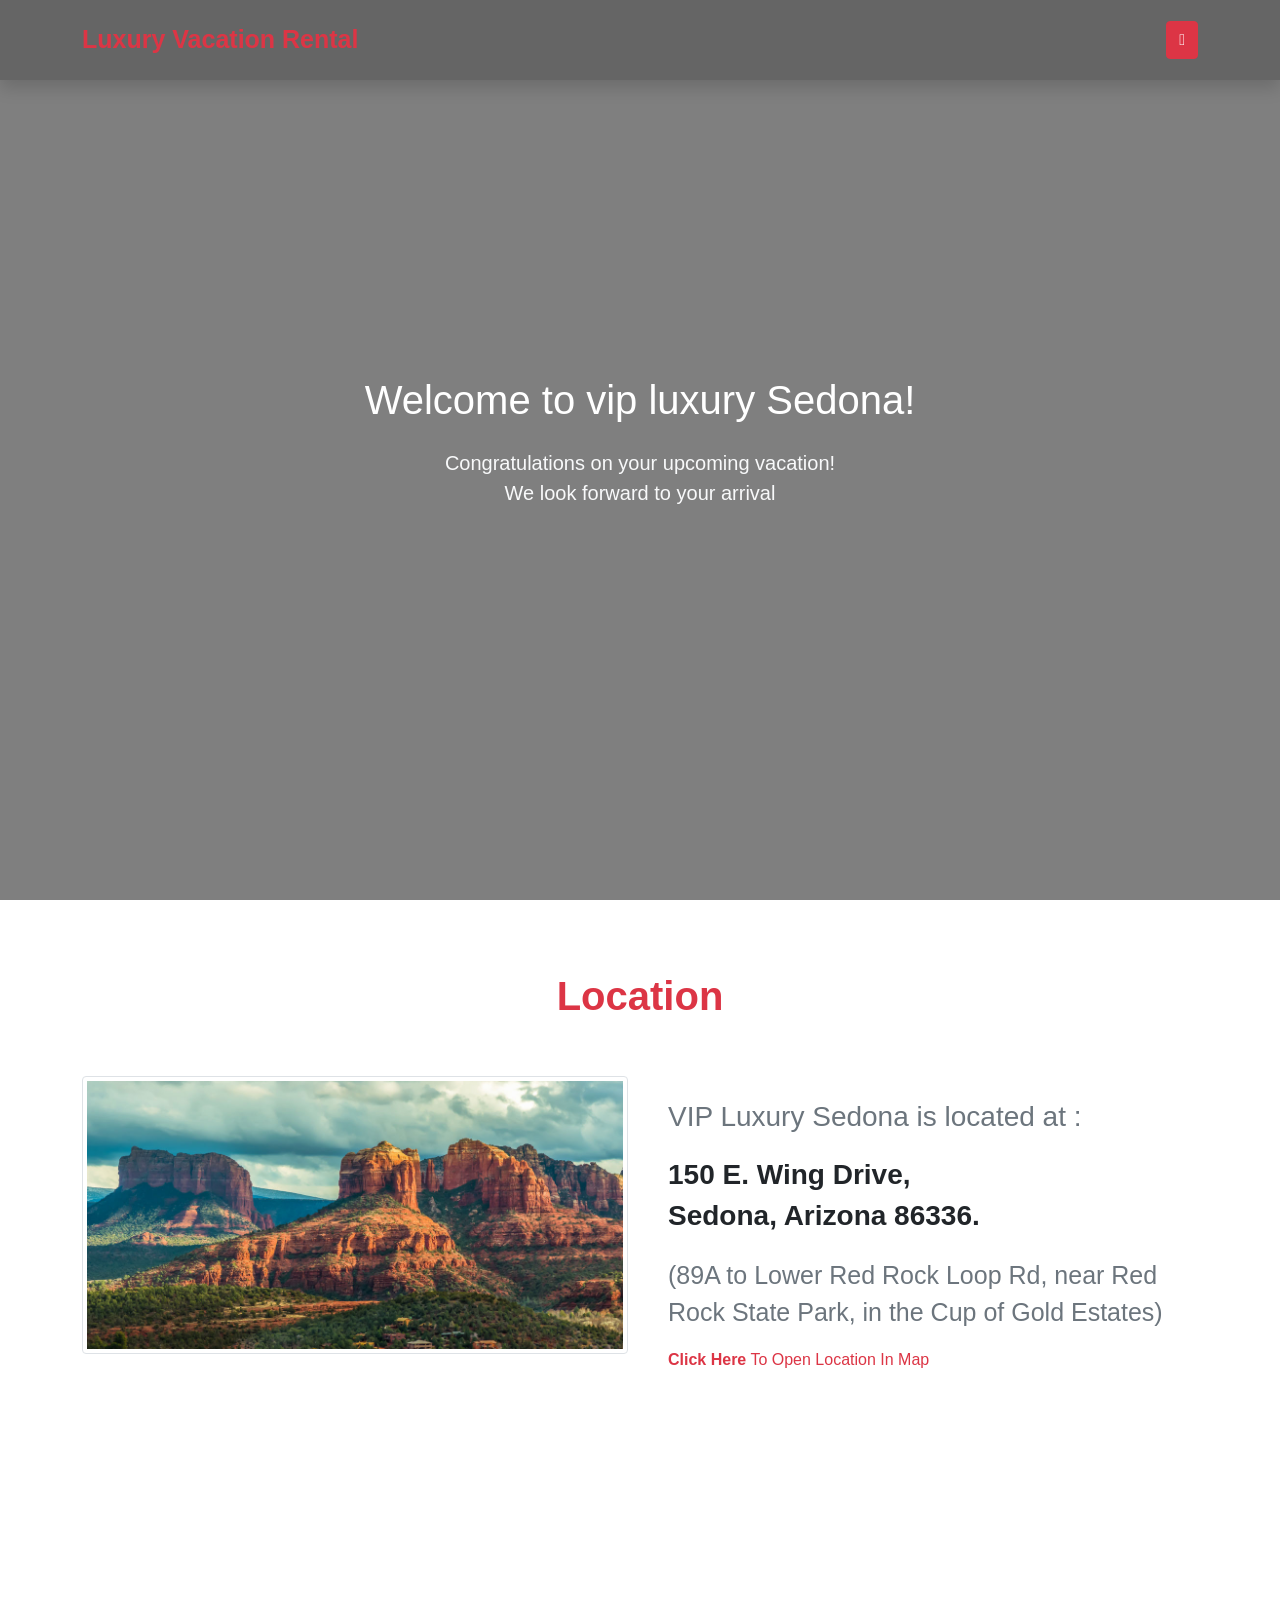
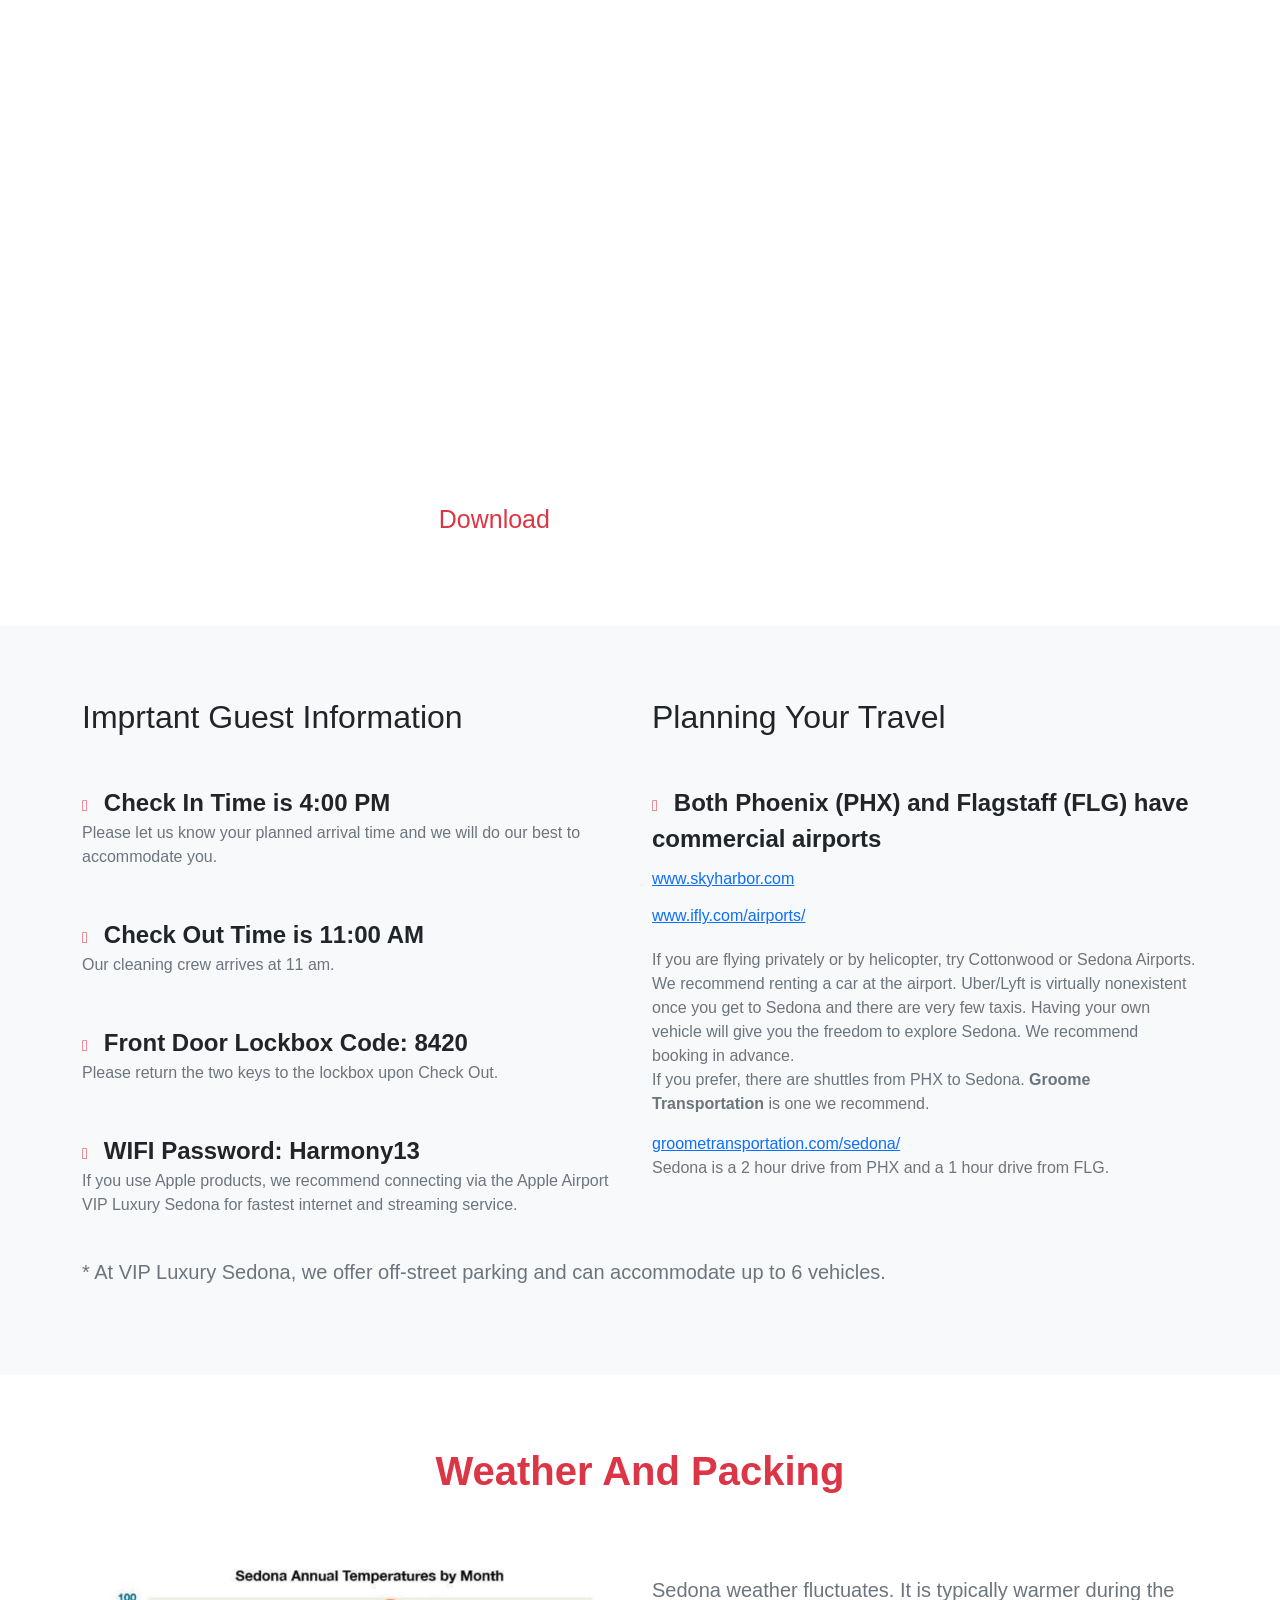
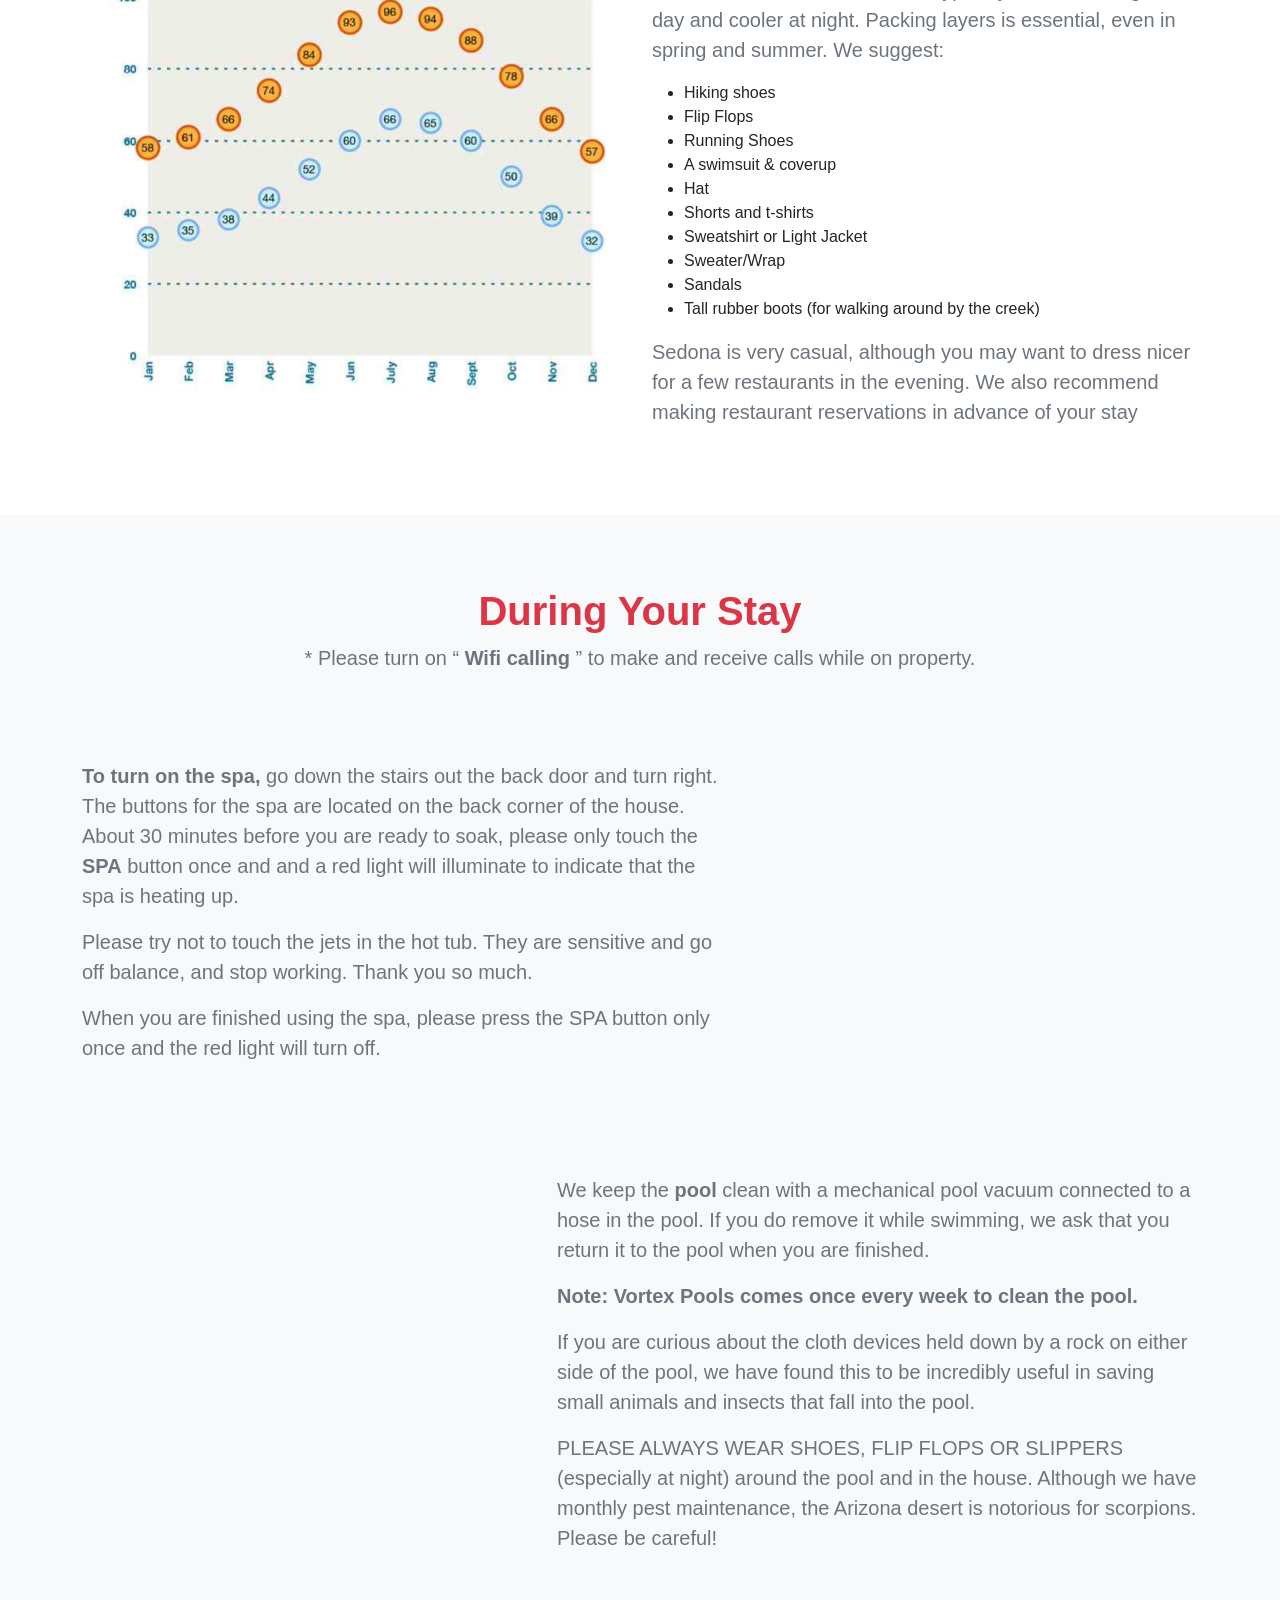
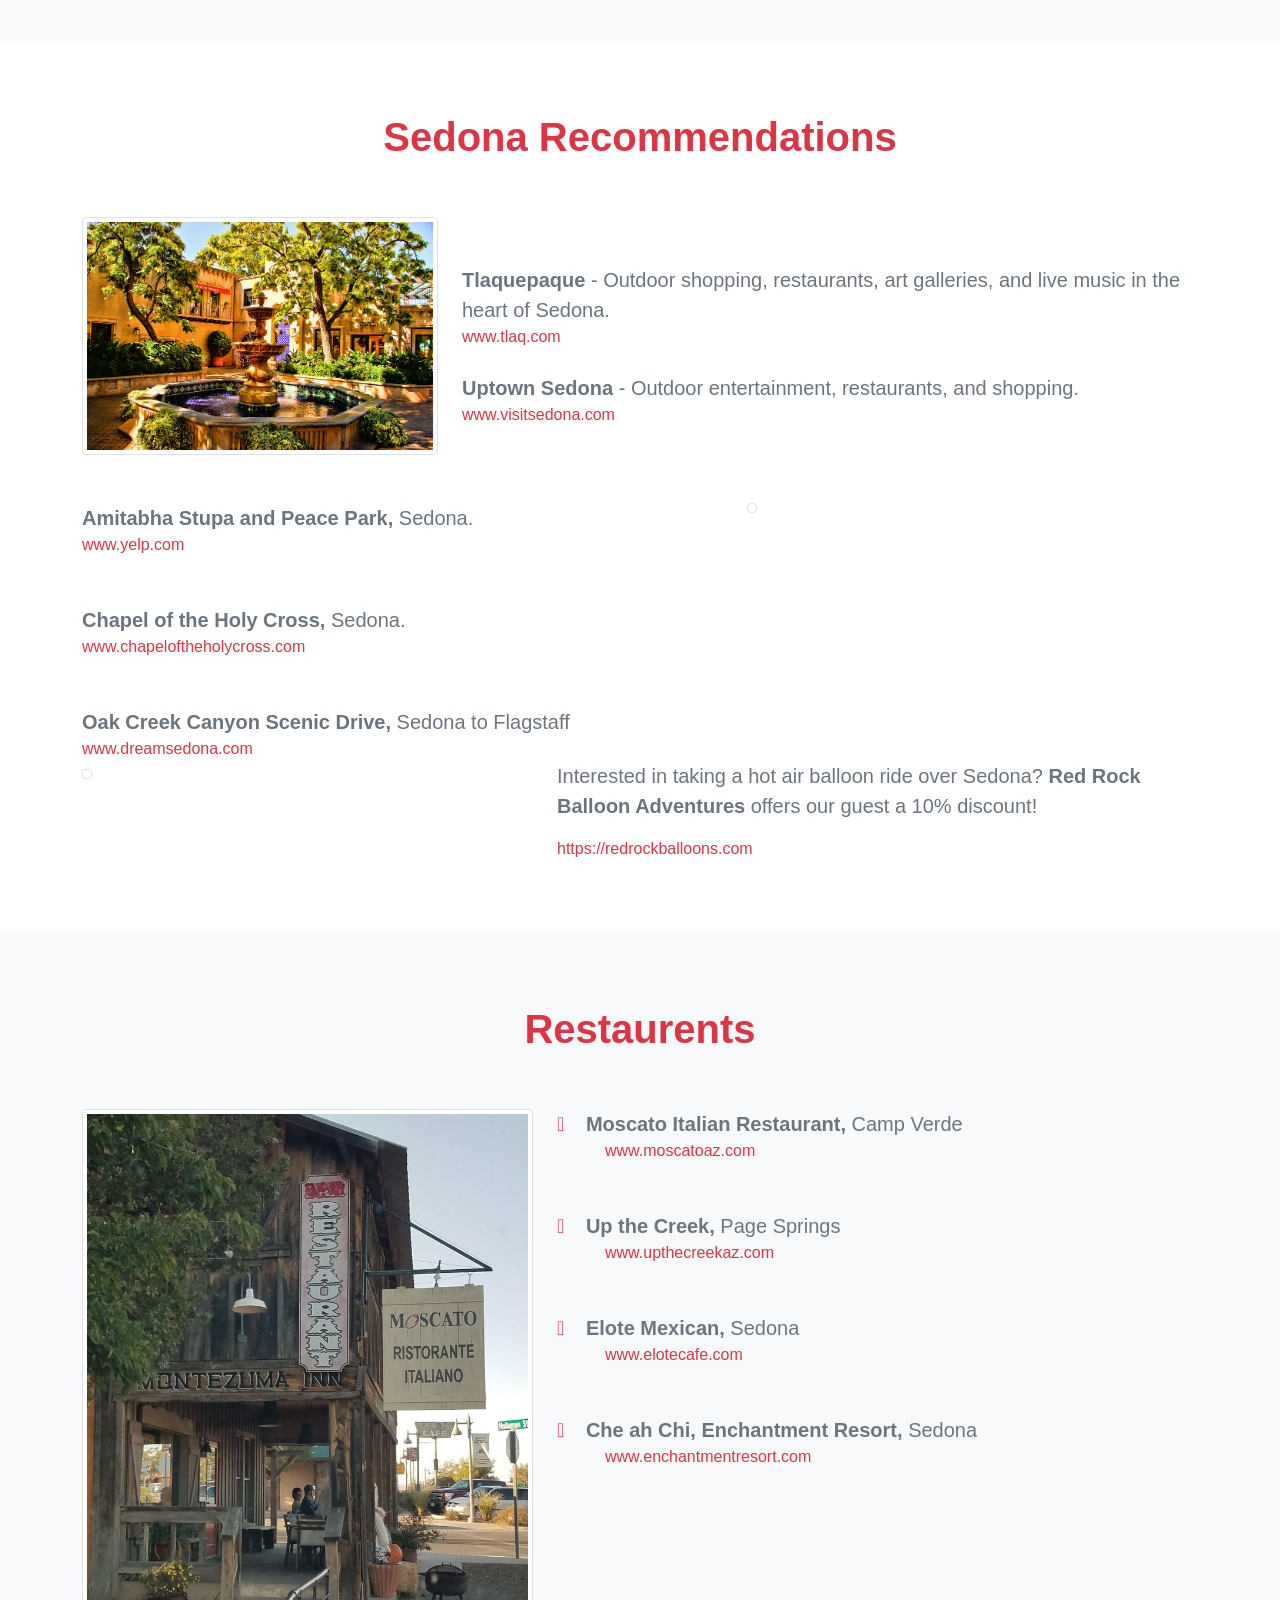
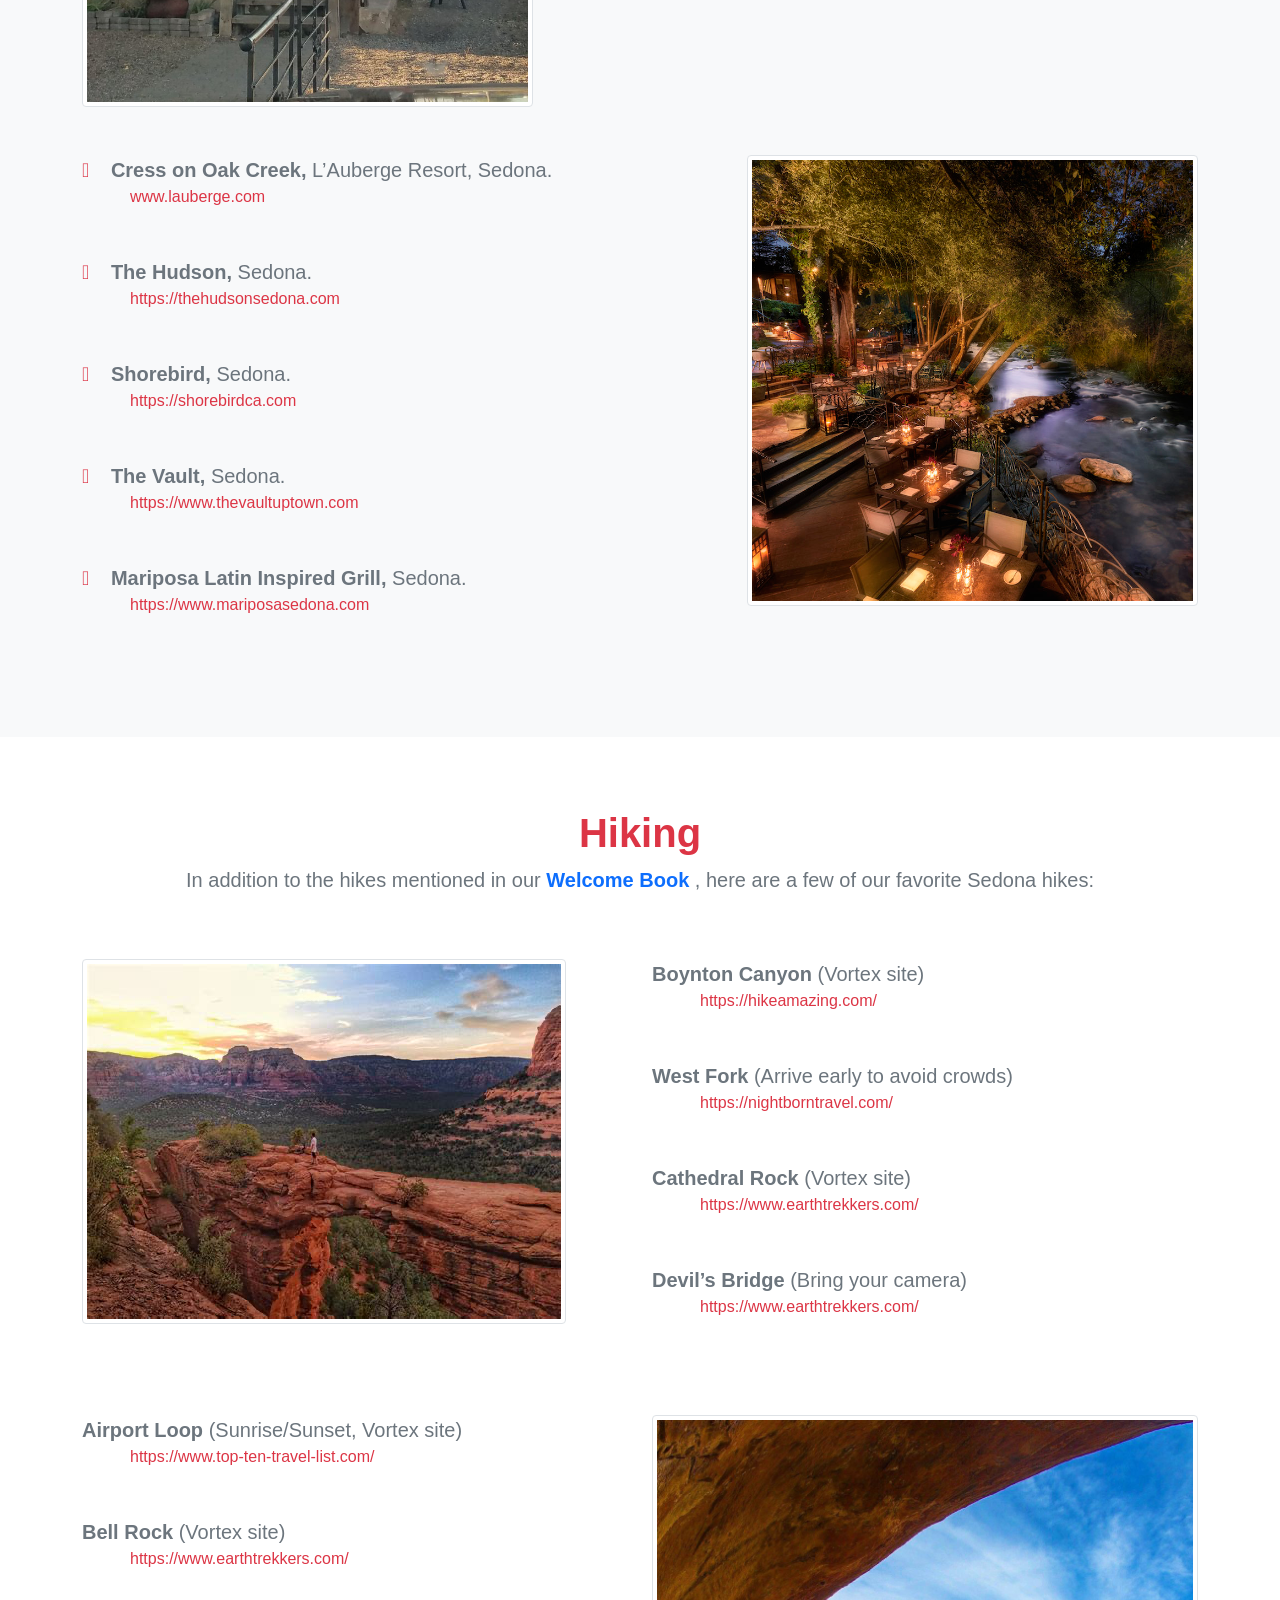
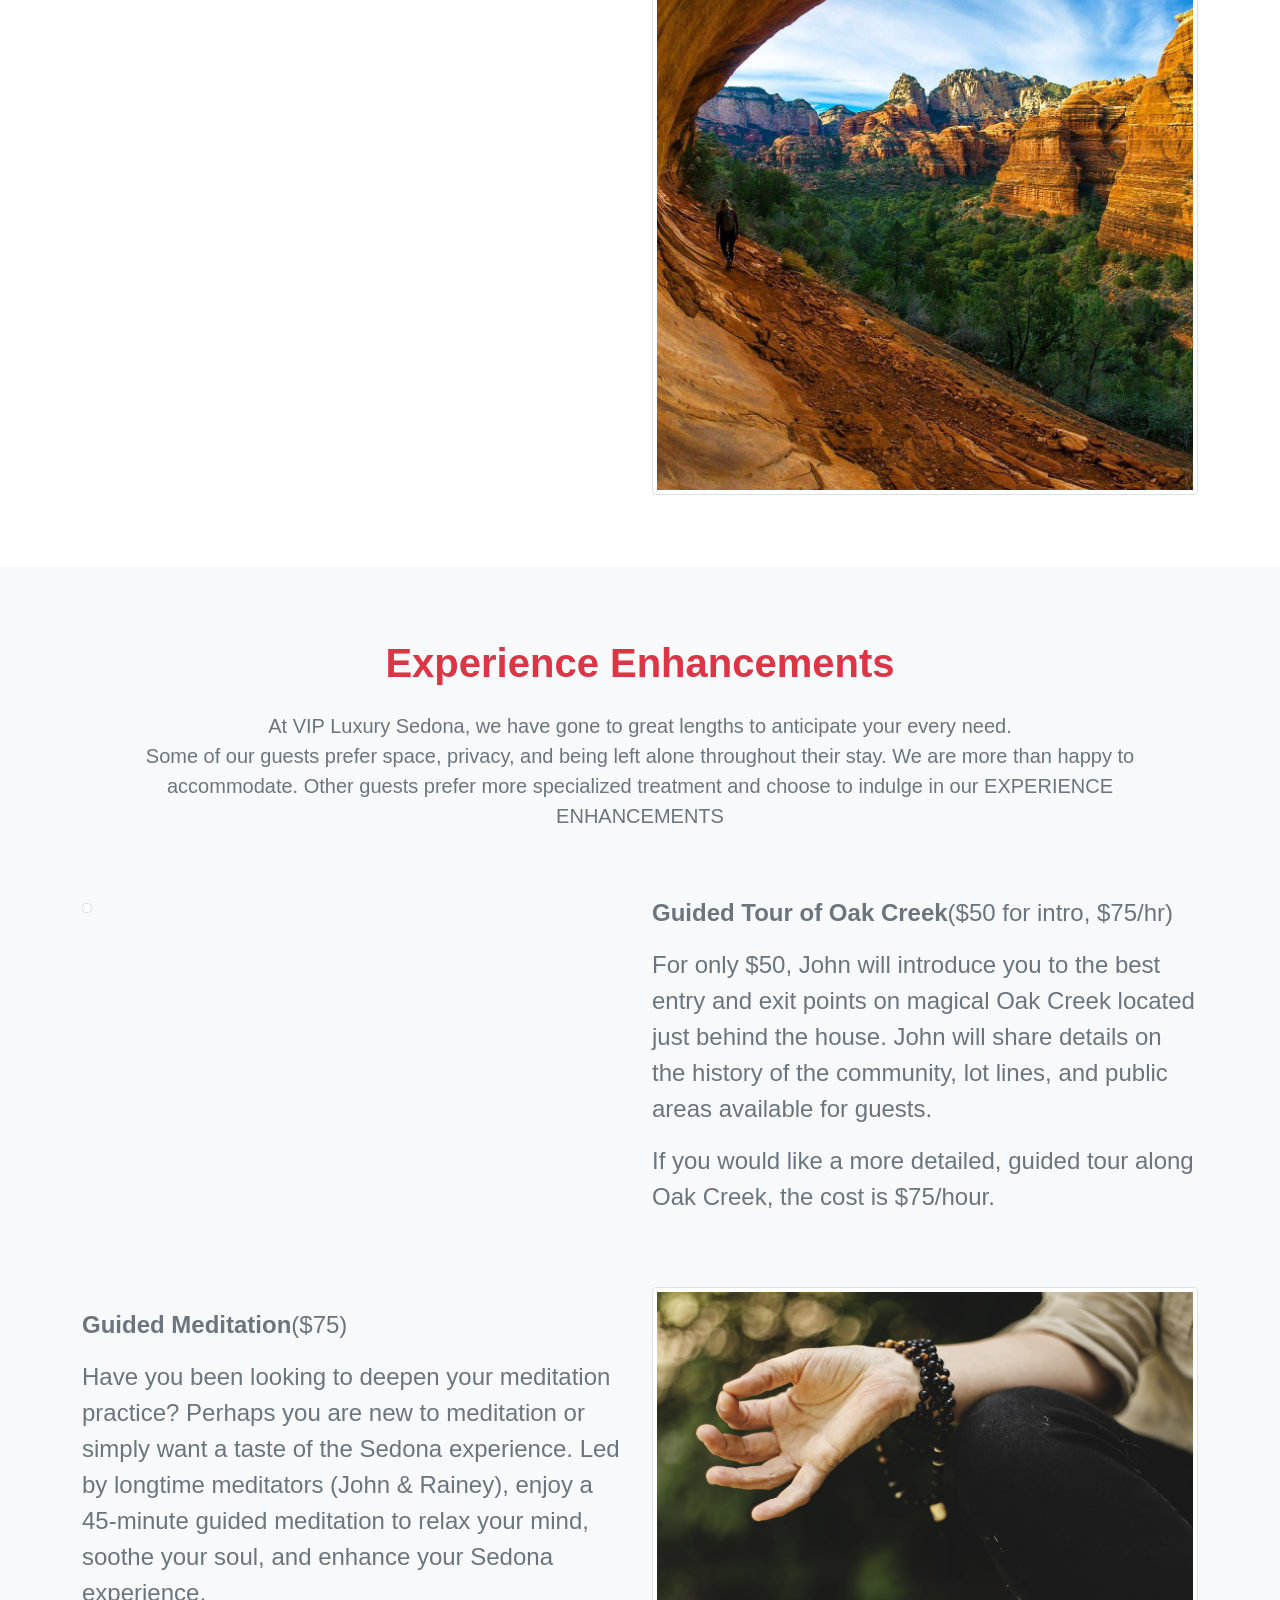
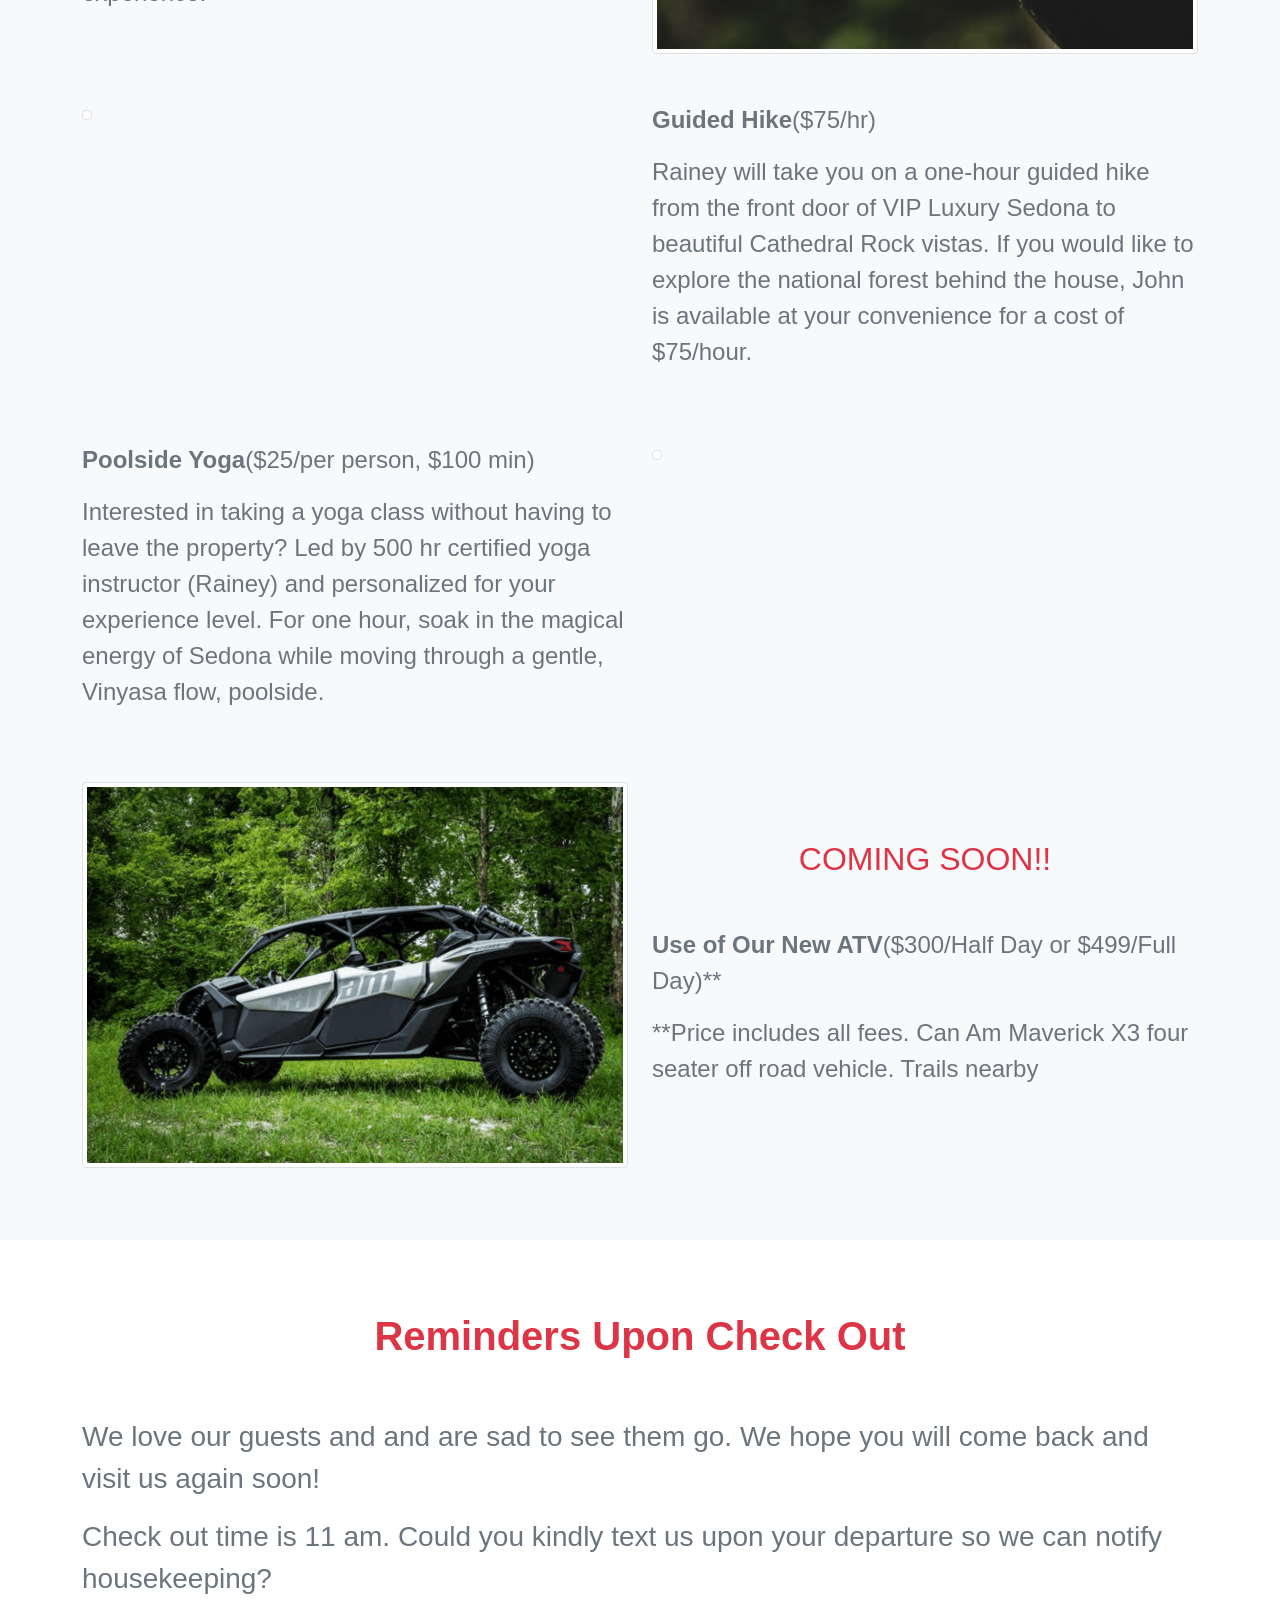
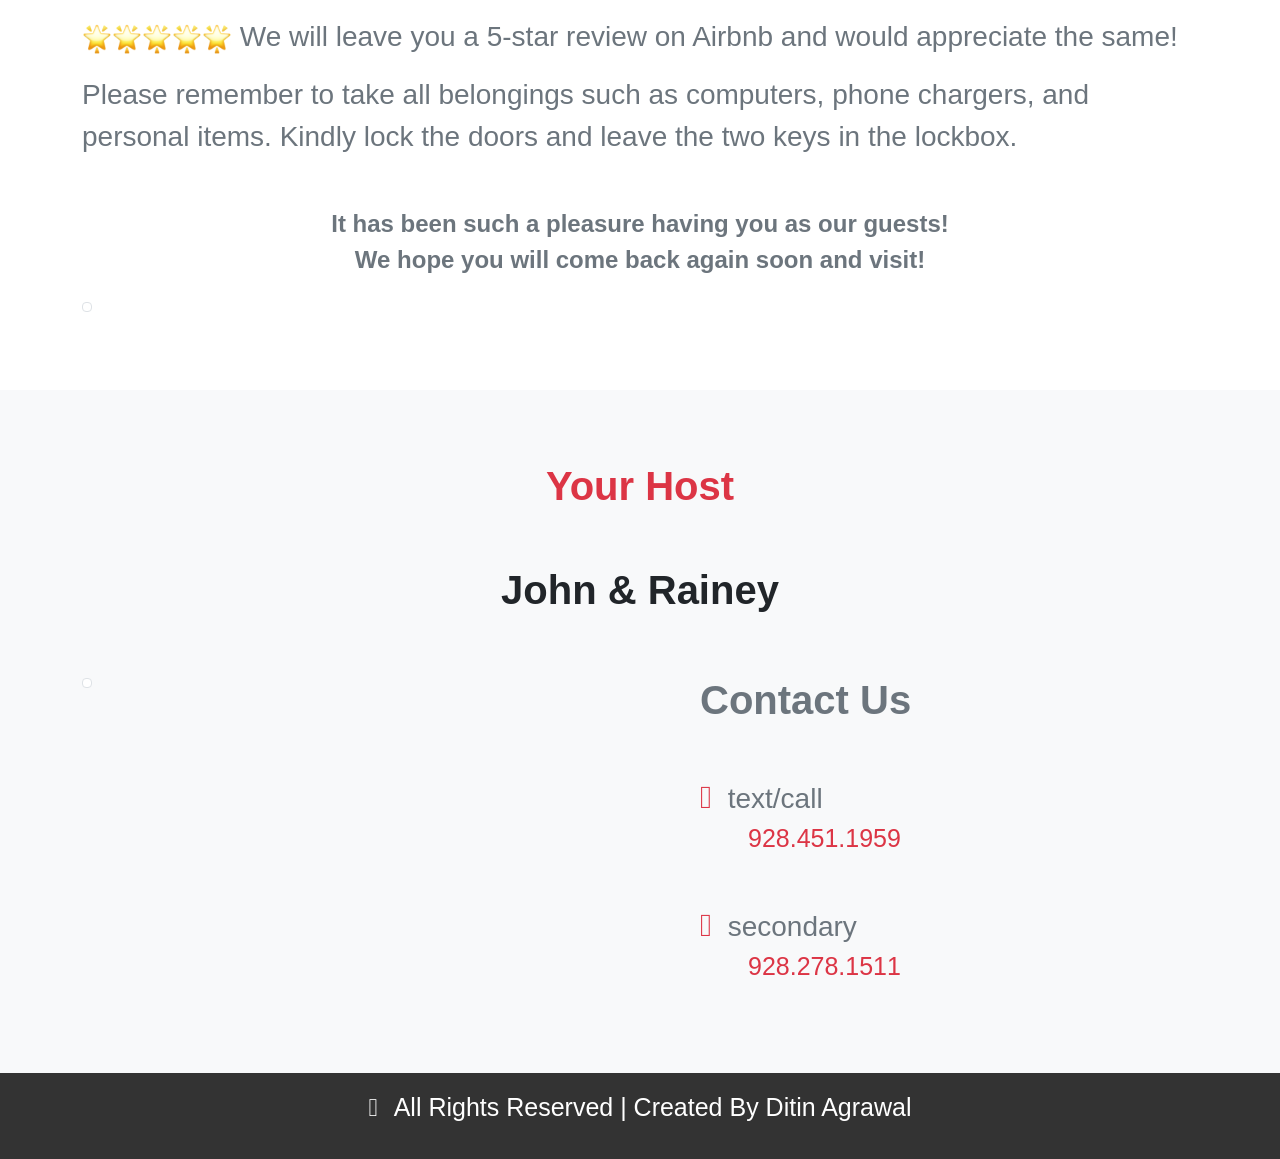
==== index.html @ 053f3a47 "Tourism Website Demo" ====
<!DOCTYPE html>
<html lang="en">
<head>
    <meta charset="UTF-8">
    <meta http-equiv="X-UA-Compatible" content="IE=edge">
    <meta name="viewport" content="width=device-width, initial-scale=1.0">
    <title>VIP Luxury Sedona!</title>
    <!-- Custom Style Link -->
    <link rel="stylesheet" href="css/style.css">
    <!-- Bootstrap File Link -->
    <link rel="stylesheet" href="css/bootstrap.css">
    <!-- Font-awesome Icons Link -->
    <link rel="stylesheet" href="css/font-awesome.css">
</head>
<body>

    <div class="main">
    
    <!-- Navigation Bar Starts -->

    <nav class="navbar navbar-light fixed-top p-3 shadow">
        <div class="container">
          <a class="navbar-brand text-danger fw-bold" href="#">Luxury Vacation Rental</a>
          <div class="dropdown">
            <button class="btn btn-danger" type="button" id="dropdownMenuButton1" data-bs-toggle="dropdown" aria-expanded="false">
              <i class="fas fa-bars"></i>
            </button>
            <ul class="dropdown-menu dropdown-menu-end shadow-lg" aria-labelledby="dropdownMenuButton1">
              <li class="p-1"><a class="dropdown-item" href="#home">Home</a></li>
              <li class="p-1"><a class="dropdown-item" href="#location">Location</a></li>
              <li class="p-1"><a class="dropdown-item" href="#kbyg">Know Before You Go</a></li>
              <li class="p-1"><a class="dropdown-item" href="#stay">During Your Stay</a></li>
              <li class="p-1"><a class="dropdown-item" href="#ee">Experience Enhancements</a></li>
              <li class="p-1"><a class="dropdown-item" href="#checking">Checking Out</a></li>
              <li class="p-1"><a class="dropdown-item" href="#contact">Contact Us</a></li>
            </ul>
          </div>
        </div>
    </nav>

    <!-- Navigation Bar Ends -->

    <!-- Hero Section Starts -->

    <section class="hero" id="home">
        <div class="container-lg">
            <div class="row min-vh-100 align-content-center align-items-center">
                <div class="col-md-12 text-center">
                    <h2 class="text-white fs-1 mb-4">Welcome to vip luxury Sedona!</h2>
                    <p class="text-light fs-5 m-0">Congratulations on your upcoming vacation!</p>
                    <p class="text-light fs-5">We look forward to your arrival</p>
                </div>
            </div>
        </div>
    </section>

    <!-- Hero Section Ends -->

    <!-- Location Section Starts -->

    <section class="location py-5" id="location">
        <div class="container-lg py-4">
            <div class="row">
                <div class="col-lg-12 text-center">
                    <h3 class="text-danger fs-1 fw-bold">Location</h3>
                </div>
            </div>
            <div class="row mt-5">
                <div class="col-lg-6 col-sm-12">
                    <div class="img-box">
                        <img class="img-fluid img-thumbnail" src="img/location.png" alt="">
                    </div>
                </div>
                <div class="col-lg-6 col-sm-12 m-auto">
                    <div class="text-box ms-3">
                        <h3 class="text-secondary my-4">VIP Luxury Sedona is located at :</h3>
                        <h3 class="fw-bold">150 E. Wing Drive,</h3>
                        <h3 class="fw-bold mb-4">Sedona, Arizona 86336.</h3>
                        <p class="text-muted">(89A to Lower Red Rock Loop Rd, near
                            Red Rock State Park, in the Cup of Gold Estates)</p>
                        <span class="text-danger"><a class="text-decoration-none text-danger fw-bold" href="https://goo.gl/maps/CtHTEexpg2wNr4m67" target="_blank">Click Here</a> To Open Location In Map</span>
                    </div>
                </div>
            </div>
            <div class="row mt-5">
                <div class="col-lg-12">
                    <iframe src="https://www.google.com/maps/embed?pb=!1m18!1m12!1m3!1d3275.6442199551693!2d-111.8456793849416!3d34.814891780405375!2m3!1f0!2f0!3f0!3m2!1i1024!2i768!4f13.1!3m3!1m2!1s0x872da76f47777331%3A0x5580872f17481bfd!2s150%20E%20Wing%20Dr%2C%20Sedona%2C%20AZ%2086336%2C%20USA!5e0!3m2!1sen!2sin!4v1663250783832!5m2!1sen!2sin" width="100%" height="450" style="border:0;" allowfullscreen="" loading="lazy" referrerpolicy="no-referrer-when-downgrade"></iframe>
                </div>
            </div>
        </div>
    </section>

    <!-- Location Section Ends -->

    <!-- Know Before you Go Starts -->

    <section class="kbyg py-5" id="kbyg">
        <div class="container-lg py-4">
            <div class="row align-content-center align-items-center">
                <div class="col-lg-12 text-center">
                    <h1>Know Before You Go</h1>
                    <p> <a class="text-danger text-decoration-none text-danger" href="https://www.dropbox.com/s/89t0ydhxymrmfue/VIP%20SEDONA%20WELCOME%20BOOK%20pdf.pdf?dl=0" >Download </a> our Guest Welcome Book</p>
                </div>
            </div>
        </div>
    </section>

    <!-- Know Before You Go Ends -->

    <!-- Important Guest Information Starts -->

    <section class="information py-5 bg-light">
        <div class="container-lg py-4">
            <div class="row">
                <div class="col-lg-6">
                    <div class="guest-info">
                        <h2>Imprtant Guest Information</h2>
                        <div class="mt-5">
                            <i class="fas fa-check text-danger me-3"></i><span class="fs-4 fw-bold">Check In Time is 4:00 PM
                            </span>
                            <p class="text-muted fs-6">Please let us know your planned arrival time and we will do our best to accommodate you.</p>
                        </div>
                        <div class="mt-5">
                            <i class="fas fa-check text-danger me-3"></i><span class="fs-4 fw-bold">Check Out Time is 11:00 AM </span>
                            <p class="text-muted fs-6">Our cleaning crew arrives at 11 am.</p>
                        </div>
                        <div class="mt-5">
                            <i class="fas fa-check text-danger me-3"></i><span class="fs-4 fw-bold">Front Door Lockbox Code: 8420</span>
                            <p class="text-muted fs-6">Please return the two keys to the lockbox upon Check Out.</p>
                        </div>
                        <div class="mt-5">
                            <i class="fas fa-check text-danger me-3"></i><span class="fs-4 fw-bold">WIFI Password: Harmony13</span>
                            <p class="text-muted fs-6">If you use Apple products, we recommend connecting via the Apple Airport VIP Luxury Sedona for fastest internet and streaming service.</p>
                        </div>
                    </div>
                </div>
                <div class="col-lg-6">
                    <div class="travel-info">
                        <h2 class="mt-lg-0 mt-5">Planning Your Travel</h2>
                        <div class="mt-5">
                            <i class="fas fa-check text-danger me-3"></i><span class="fs-4 fw-bold">Both Phoenix (PHX) and Flagstaff (FLG) have commercial airports</span>
                            <p class="m-0"><a class="fs-6" href="https://www.skyharbor.com">www.skyharbor.com</a></p>
                            <p><a class="fs-6" href="https://www.ifly.com/airports/flagstaff-pulliam-airport">www.ifly.com/airports/</a></p>
                        </div>
                        <div class="mt-3">
                            <p class="fs-6 m-0 text-muted">If you are flying privately or by helicopter, try Cottonwood or Sedona Airports. We recommend renting a car at the airport. Uber/Lyft is virtually nonexistent once you get to
                                Sedona and there are very few taxis. Having your own vehicle will give you the freedom to
                                explore Sedona. We recommend booking in advance.
                                </p>
                        </div>
                        <div>
                            <p class="fs-6 text-muted">If you prefer, there are shuttles from PHX to Sedona. <strong>Groome Transportation</strong> is one we
                                recommend.</p>
                        </div>
                        <div>
                            <p class="fs-6 m-0"><a href="https://groometransportation.com/sedona/?&sd_client_id=aab40a4a-e778-42bda31f-13de990dc0da">groometransportation.com/sedona/</a></p>
                            <p class="fs-6 text-muted m-0">Sedona is a 2 hour drive from PHX and a 1 hour drive from FLG.</p>
                        </div>
                    </div>
                </div>
            </div>
            <div class="row mt-4">
                <div class="col-lg-12">
                    <p class="fs-5 text-muted">* At VIP Luxury Sedona, we offer off-street parking and can accommodate up to 6 vehicles.</p>
                </div>
            </div>
        </div>
    </section>

    <!-- Important Guest Information Ends -->

    <!-- Weather And packing Starts -->

    <section class="weather py-5">
        <div class="container-lg py-4">
            <div class="row">
                <div class="col-lg-12 text-center">
                    <h3 class="text-danger fs-1 fw-bold">Weather And Packing</h3>
                </div>
            </div>
            <div class="row mt-5">
                <div class="col-lg-6">
                    <div class="img-box">
                        <img class="img-fluid" src="img/weather.png" alt="">
                    </div>
                </div>
                <div class="col-lg-6 mt-4">
                    <div class="text-box">
                        <p class="fs-5 text-muted">Sedona weather fluctuates. It is typically warmer during the day and cooler at night. Packing
                            layers is essential, even in spring and summer. We suggest:</p>
                            <ul>
                                <li>Hiking shoes</li>
                                <li>Flip Flops</li>
                                <li>Running Shoes</li>
                                <li>A swimsuit & coverup</li>
                                <li>Hat</li>
                                <li>Shorts and t-shirts</li>
                                <li>Sweatshirt or Light Jacket</li>
                                <li>Sweater/Wrap</li>
                                <li>Sandals</li>
                                <li>Tall rubber boots (for walking around by the creek)</li>
                            </ul>
                            <p class="text-muted fs-5">Sedona is very casual, although you may want to dress nicer for a few restaurants in the evening.
                                We also recommend making restaurant reservations in advance of your stay</p>
                    </div>
                </div>
            </div>
        </div>
    </section>

    <!-- Weather And packing Ends -->

    <!-- During Your Stay Starts -->

    <section class="stay py-5 bg-light" id="stay">
        <div class="container-lg py-4">
            <div class="row">
                <div class="col-lg-12 text-center">
                    <h3 class="text-danger fs-1 fw-bold">During Your Stay</h3>
                </div>
            </div>
            <div class="row">
                <div class="col-lg-12">
                    <p class="text-muted fs-5 text-center">* Please turn on “ <strong>Wifi calling</strong> ” to make and receive calls while on property.</p>
                </div>
            </div>
            <div class="row mt-5">
                <div class="col-lg-7">
                    <div class="text-box mt-4">
                        <p class="text-muted fs-5"><strong>To turn on the spa,</strong> go down the stairs out the back
                            door and turn right. The buttons for the spa are
                            located on the back corner of the house. About 30
                            minutes before you are ready to soak, please only
                            touch the <strong>SPA</strong> button once and and a red light will
                            illuminate to indicate that the spa is heating up.</p>
                            <p class="text-muted fs-5">Please try not to touch the jets in the hot tub. They are
                                sensitive and go off balance, and stop working. Thank
                                you so much.</p>
                            <p class="text-muted fs-5">When you are finished using the spa, please press the SPA button only once and the red light will turn off.</p>
                    </div>
                </div>
                <div class="col-lg-5">
                    <div class="img-box">
                        <img class="img-fluid" src="img/homebg.png" alt="">
                    </div>
                </div>
            </div>
            <div class="row mt-5">
                <div class="col-lg-5">
                    <div class="img-box">
                        <img class="img-fluid" src="img/pool.png" alt="">
                    </div>
                </div>
                <div class="col-lg-7">
                    <div class="text-box mt-5">
                        <p class="text-muted fs-5">We keep the <strong>pool</strong> clean with a mechanical pool
                            vacuum connected to a hose in the pool. If you do
                            remove it while swimming, we ask that you return it to
                            the pool when you are finished.
                            </p>
                        <p class="text-muted fs-5 fw-bold">Note: Vortex Pools comes once every week to clean the pool.</p>
                        <p class="text-muted fs-5">If you are curious about the cloth devices held down by
                            a rock on either side of the pool, we have found this to
                            be incredibly useful in saving small animals and insects
                            that fall into the pool.</p>
                        <p class="fs-5 text-muted">PLEASE ALWAYS WEAR SHOES, FLIP FLOPS OR SLIPPERS (especially at night) around the pool
                            and in the house. Although we have monthly pest maintenance, the Arizona desert is notorious
                            for scorpions. Please be careful!</p>
                    </div>
                </div>
            </div>
        </div>
    </section>

    <!-- During Your Stay Ends -->

    <!-- Sedona Recommendations Starts -->

    <section class="recommendations py-5">
        <div class="container-lg py-4">
            <div class="row">
                <div class="col-lg-12 text-center">
                    <h3 class="text-danger fs-1 fw-bold">Sedona Recommendations</h3>
                </div>
            </div>
            <div class="row mt-5">
                <div class="col-lg-4">
                    <div class="img-box">
                        <img class="img-fluid img-thumbnail" src="img/r1.png" alt="">
                    </div>
                </div>
                <div class="col-lg-8 mt-5">
                    <div class="text-box">
                        <div class="mb-4">
                            <p class="fs-5 text-muted m-0"><strong>Tlaquepaque</strong> - Outdoor shopping, restaurants, art galleries, and live music in the heart of Sedona.</p>
                            <a class="text-decoration-none text-danger" href="www.tlaq.com">www.tlaq.com</a>
                        </div>
                        <div>
                            <p class="fs-5 text-muted m-0"><strong>Uptown Sedona</strong> -  Outdoor entertainment, restaurants, and shopping.</p>
                            <a class="text-decoration-none text-danger" href="https://visitsedona.com/sedona-secret-7/art-culture/uptown-sedona/">www.visitsedona.com</a>
                        </div>
                    </div>
                </div>
            </div>
            <div class="row mt-5">
                <div class="col-lg-7 m-auto">
                    <div class="text-box">
                        <div class="mb-5">
                            <p class="fs-5 text-muted m-0"><strong>Amitabha Stupa and Peace Park,</strong> Sedona.</p>
                            <a class="text-decoration-none text-danger" href="https://www.yelp.com/biz/amitabha-stupa-and-peace-parksedona">www.yelp.com</a>
                        </div>
                        <div class="mb-5">
                            <p class="fs-5 text-muted m-0"><strong>Chapel of the Holy Cross,</strong> Sedona.</p>
                            <a class="text-decoration-none text-danger" href="www.chapeloftheholycross.com">www.chapeloftheholycross.com</a>
                        </div>
                        <div>
                            <p class="fs-5 text-muted m-0"><strong>Oak Creek Canyon Scenic Drive,</strong> Sedona to Flagstaff</p>
                            <a class="text-decoration-none text-danger" href="https://www.dreamsedona.com/oak-creek-loop.html">www.dreamsedona.com</a>
                        </div>
                    </div>
                </div>
                <div class="col-lg-5">
                    <div class="img-box">
                        <img class="img-fluid img-thumbnail mb-5" src="img/r2.png" alt="">
                    </div>
                </div>
            </div>
            <div class="row">
                <div class="col-lg-5">
                    <div class="img-box">
                        <img class="img-fluid img-thumbnail" src="img/r3.png" alt="">
                    </div>
                </div>
                <div class="col-lg-7 m-auto">
                    <div class="text-box">
                        <p class="fs-5 text-muted">Interested in taking a hot air balloon ride over Sedona?
                           <strong> Red Rock Balloon Adventures</strong> offers our guest a 10% discount!</p>
                        <a class="text-danger text-decoration-none" href="https://redrockballoons.com">https://redrockballoons.com</a>
                    </div>
                </div>
            </div>
        </div>
    </section>

    <!-- Sedona Recommendations Ends -->

    <!-- Restaurents Starts -->

    <section class="resto py-5 bg-light">
        <div class="container-lg py-4">
            <div class="row">
                <div class="col-lg-12 text-center">
                    <h3 class="text-danger fs-1 fw-bold">Restaurents</h3>
                </div>
            </div>
            <div class="row mt-5">
                <div class="col-lg-5">
                    <div class="img-box">
                        <img class="img-fluid img-thumbnail" src="img/resto1.png" alt="">
                    </div>
                </div>
                <div class="col-lg-7">
                    <div class="text-box">
                        <div class="mb-5">
                            <p class="fs-5 text-muted m-0"><i class="fas fa-check text-danger me-3"></i>
                            <strong>Moscato Italian Restaurant,</strong> Camp Verde</p>
                            <a class="text-danger text-decoration-none ms-0 ms-lg-5" href="www.moscatoaz.com">www.moscatoaz.com</a>
                        </div>
                        <div class="mb-5">
                            <p class="fs-5 text-muted m-0"><i class="fas fa-check text-danger me-3"></i>
                            <strong>Up the Creek,</strong> Page Springs</p>
                            <a class="text-danger text-decoration-none ms-0 ms-lg-5" href="www.upthecreekaz.com">www.upthecreekaz.com</a>
                        </div>
                        <div class="mb-5">
                            <p class="fs-5 text-muted m-0"><i class="fas fa-check text-danger me-3"></i>
                            <strong>Elote Mexican,</strong>  Sedona</p>
                            <a class="text-danger text-decoration-none ms-0 ms-lg-5" href="www.elotecafe.com">www.elotecafe.com</a>
                        </div>
                        <div class="mb-5">
                            <p class="fs-5 text-muted m-0"><i class="fas fa-check text-danger me-3"></i>
                            <strong>Che ah Chi, Enchantment Resort,</strong>  Sedona</p>
                            <a class="text-danger text-decoration-none ms-0 ms-lg-5" href="https://www.enchantmentresort.com/sedona-restaurant/che-ahchi/">www.enchantmentresort.com</a>
                        </div>
                    </div>
                </div>
            </div>
            <div class="row mt-5">
                <div class="col-lg-7">
                    <div class="text-box">
                        <div class="mb-5">
                            <p class="fs-5 text-muted m-0"><i class="fas fa-check text-danger me-3"></i>
                            <strong>Cress on Oak Creek,</strong> L’Auberge Resort, Sedona.</p>
                            <a class="text-danger text-decoration-none ms-0 ms-lg-5" href="https://www.lauberge.com/dining/cress-on-oak-creek/">www.lauberge.com</a>
                        </div>
                        <div class="mb-5">
                            <p class="fs-5 text-muted m-0"><i class="fas fa-check text-danger me-3"></i>
                            <strong>The Hudson,</strong> Sedona.</p>
                            <a class="text-danger text-decoration-none ms-0 ms-lg-5" href="https://thehudsonsedona.com">https://thehudsonsedona.com</a>
                        </div>
                        <div class="mb-5">
                            <p class="fs-5 text-muted m-0"><i class="fas fa-check text-danger me-3"></i>
                            <strong>Shorebird,</strong> Sedona.</p>
                            <a class="text-danger text-decoration-none ms-0 ms-lg-5" href="https://shorebirdca.com/locations/sedona/">https://shorebirdca.com</a>
                        </div>
                        <div class="mb-5">
                            <p class="fs-5 text-muted m-0"><i class="fas fa-check text-danger me-3"></i>
                            <strong>The Vault,</strong> Sedona.</p>
                            <a class="text-danger text-decoration-none ms-0 ms-lg-5" href="https://www.thevaultuptown.com">https://www.thevaultuptown.com</a>
                        </div>
                        <div class="mb-5">
                            <p class="fs-5 text-muted m-0"><i class="fas fa-check text-danger me-3"></i>
                            <strong>Mariposa Latin Inspired Grill,</strong> Sedona.</p>
                            <a class="text-danger text-decoration-none ms-0 ms-lg-5" href="https://www.mariposasedona.com">https://www.mariposasedona.com</a>
                        </div>
                    </div>
                </div>
                <div class="col-lg-5">
                    <div class="img-box">
                        <img class="img-fluid img-thumbnail" src="img/resto2.png" alt="">
                    </div>
                </div>
            </div>
        </div>
    </section>

    <!-- Restaurents Ends -->


    <!-- Hiking Starts -->

    <section class="hiking py-5">
        <div class="container-lg py-4">
            <div class="row">
                <div class="col-lg-12 text-center">
                    <h3 class="text-danger fs-1 fw-bold">Hiking</h3>
                </div>
            </div>
            <div class="row">
                <div class="col-lg-12">
                    <p class="text-muted fs-5 text-center">In addition to the hikes mentioned in our <strong><a class="text-decoration-none" href="#">Welcome Book</a></strong> , here are a few of our favorite Sedona hikes:</p>
                </div>
            </div>
            <div class="row mt-5">
                <div class="col-lg-6">
                    <div class="img-box">
                        <img class="img-fluid img-thumbnail" src="img/hiking1.png" alt="">
                    </div>
                </div>
                <div class="col-lg-6">
                    <div class="text-box mt-4 mt-lg-0">
                        <div class="mb-5">
                            <p class="text-muted fs-5 m-0">
                                <strong>Boynton Canyon </strong> (Vortex site)
                            </p>
                            <a class="text-danger text-decoration-none ms-0 ms-lg-5" href="https://hikeamazing.com/boynton-canyon/">https://hikeamazing.com/</a>
                        </div>
                        <div class="mb-5">
                            <p class="text-muted fs-5 m-0">
                                <strong>West Fork</strong> (Arrive early to avoid crowds)
                            </p>
                            <a class="text-danger text-decoration-none ms-0 ms-lg-5" href="https://nightborntravel.com/west-fork-sedona/">https://nightborntravel.com/</a>
                        </div>
                        <div class="mb-5">
                            <p class="text-muted fs-5 m-0">
                                <strong>Cathedral Rock</strong> (Vortex site)
                            </p>
                            <a class="text-danger text-decoration-none ms-0 ms-lg-5" href="https://www.earthtrekkers.com/how-to-hike-cathedralrock-trail-sedona/">https://www.earthtrekkers.com/</a>
                        </div>
                        <div class="mb-5">
                            <p class="text-muted fs-5 m-0">
                                <strong>Devil’s Bridge</strong> (Bring your camera)
                            </p>
                            <a class="text-danger text-decoration-none ms-0 ms-lg-5" href="https://www.earthtrekkers.com/hike-devils-bridgesedona-arizona/">https://www.earthtrekkers.com/</a>
                        </div>
                    </div>
                </div>
            </div>
            <div class="row mt-5">
                <div class="col-lg-6">
                    <div class="text-box">
                        <div class="mb-5">
                            <p class="text-muted fs-5 m-0">
                                <strong>Airport Loop </strong>(Sunrise/Sunset, Vortex site)
                            </p>
                            <a class="text-danger text-decoration-none ms-0 ms-lg-5" href="https://www.top-ten-travel-list.com/blog/travel/hiking-hotspot-sedonas-breathtaking-airport-mesaloop-trail/">https://www.top-ten-travel-list.com/</a>
                        </div>
                        <div class="mb-5">
                            <p class="text-muted fs-5 m-0">
                                <strong>Bell Rock </strong>(Vortex site)
                            </p>
                            <a class="text-danger text-decoration-none ms-0 ms-lg-5" href="https://www.earthtrekkers.com/bell-rockcourthouse-butte-loop-trail-hike/">https://www.earthtrekkers.com/</a>
                        </div>
                    </div>
                </div>
                <div class="col-lg-6">
                    <div class="img-box">
                        <img class="img-fluid img-thumbnail" src="img/hiking2.png" alt="">
                    </div>
                </div>
            </div>
        </div>
    </section>

    <!-- Hiking Ends -->


    <!-- Experience Enhancements Starts -->

    <section class="enhancements py-5 bg-light" id="ee">
        <div class="container-lg py-4">
            <div class="row">
                <div class="col-lg-12 text-center">
                    <h3 class="text-danger fs-1 fw-bold">Experience Enhancements</h3>
                </div>
            </div>
            <div class="row mt-3">
                <div class="col-lg-12">
                    <p class="text-muted fs-5 text-center m-0">At VIP Luxury Sedona, we have gone to great lengths to anticipate your every need.</p>
                    <p class="text-muted fs-5 text-center">Some of our guests prefer space, privacy, and being left alone throughout their stay. We are more than happy to accommodate. Other guests prefer more specialized treatment and choose to indulge in our EXPERIENCE ENHANCEMENTS</p>
                </div>
            </div>
            <div class="row mt-5">
                <div class="col-lg-6">
                    <img class="img-fluid img-thumbnail" src="img/ee1.png" alt="">
                </div>
                <div class="col-lg-6 m-auto">
                    <div class="text-box">
                        <div class="mb-4">
                            <p class="text-muted fs-4"><strong>Guided Tour of Oak Creek</strong>($50 for intro, $75/hr)</p>
                            <p class="text-muted fs-4">For only $50, John will introduce you to the best entry and exit points on magical Oak Creek located just behind the house. John will share details on the history of the community, lot lines, and public areas available for guests.</p>
                            <p class="text-muted fs-4">If you would like a more detailed, guided tour along Oak Creek, the cost is $75/hour.</p>
                        </div>
                    </div>
                </div>
            </div>
            <div class="row mt-5">
                <div class="col-lg-6 m-auto">
                    <div class="text-box">
                        <div class="mb-4">
                            <p class="text-muted fs-4"><strong>Guided Meditation</strong>($75)</p>
                            <p class="text-muted fs-4">Have you been looking to deepen your
                                meditation practice? Perhaps you are new to
                                meditation or simply want a taste of the Sedona
                                experience. Led by longtime meditators (John &
                                Rainey), enjoy a 45-minute guided meditation to
                                relax your mind, soothe your soul, and enhance
                                your Sedona experience.</p>
                        </div>
                    </div>
                </div>
                <div class="col-lg-6">
                    <img class="img-fluid img-thumbnail" src="img/ee2.png" alt="">
                </div>
            </div>
            <div class="row mt-5">
                <div class="col-lg-6">
                    <img class="img-fluid img-thumbnail" src="img/ee3.png" alt="">
                </div>
                <div class="col-lg-6 m-auto">
                    <div class="text-box">
                        <div class="mb-4">
                            <p class="text-muted fs-4"><strong>Guided Hike</strong>($75/hr)</p>
                            <p class="text-muted fs-4">Rainey will take you on a one-hour guided hike from the front door of VIP Luxury
                                Sedona to beautiful Cathedral Rock vistas. If
                                you would like to explore the national forest
                                behind the house, John is available at your
                                convenience for a cost of $75/hour.</p>
                        </div>
                    </div>
                </div>
            </div>
            <div class="row mt-5">
                <div class="col-lg-6 m-auto">
                    <div class="text-box">
                        <div class="mb-4">
                            <p class="text-muted fs-4"><strong>Poolside Yoga</strong>($25/per person, $100 min)</p>
                            <p class="text-muted fs-4">Interested in taking a yoga class without having to
                                leave the property? Led by 500 hr certified yoga
                                instructor (Rainey) and personalized for your
                                experience level. For one hour, soak in the magical
                                energy of Sedona while moving through a gentle,
                                Vinyasa flow, poolside.</p>
                        </div>
                    </div>
                </div>
                <div class="col-lg-6">
                    <img class="img-fluid img-thumbnail" src="img/ee4.png" alt="">
                </div>
            </div>
            <div class="row mt-5">
                <div class="col-lg-6">
                    <img class="img-fluid img-thumbnail" src="img/ee5.png" alt="">
                </div>
                <div class="col-lg-6 m-auto">
                    <div class="text-box">
                        <div class="mb-4">
                            <h1 class="text-danger text-center mb-5 fs-2">COMING SOON!!</h1>
                            <p class="text-muted fs-4"><strong>Use of Our New ATV</strong>($300/Half Day or
                                $499/Full Day)**
                                </p>
                            <p class="text-muted fs-4">**Price includes all fees. Can Am Maverick X3 four seater off road vehicle. Trails nearby</p>
                        </div>
                    </div>
                </div>
            </div>
        </div>
    </section>

    <!-- Experience Enhancements Ends -->


    <!-- Checking Out Starts -->

    <section class="checking-out py-5" id="checking">
        <div class="container-lg py-4">
            <div class="row">
                <div class="col-lg-12 text-center">
                    <h3 class="text-danger fs-1 fw-bold">Reminders Upon Check Out</h3>
                </div>
            </div>
            <div class="row mt-5">
                <div class="col-lg-12">
                    <p class="text-muted fs-3">We love our guests and and are sad to see them go. We hope you will come back and visit us
                        again soon!
                        </p>
                    <p class="text-muted fs-3">Check out time is 11 am. Could you kindly text us upon your departure so we can notify
                        housekeeping?</p>
                    <p class="text-muted fs-3"><img width="30" src="img/star.png" alt=""><img width="30" src="img/star.png" alt=""><img width="30" src="img/star.png" alt=""><img width="30" src="img/star.png" alt=""><img width="30" src="img/star.png" alt=""> We will leave you a 5-star review on Airbnb and would appreciate the same!</p>
                    <p class="text-muted fs-3">Please remember to take all belongings such as computers, phone chargers, and personal items.
                        Kindly lock the doors and leave the two keys in the lockbox.</p>
                    <p class="text-muted text-center fs-4 mt-5 mb-0"><strong>It has been such a pleasure having you as our guests!</strong></p>
                    <p class="text-muted text-center fs-4"><strong>We hope you will come back again soon and visit!</strong></p>
                </div>
                    <div class="col-lg-12">
                        <img class="img-fluid img-thumbnail" src="img/audi.png" alt="">
                    </div>
            </div>
        </div>
    </section>

    <!-- Checking Out Ends -->


    <!-- Our Host Starts -->

    <section class="host py-5 bg-light" id="contact">
        <div class="container-lg py-4">
            <div class="row">
                <div class="col-lg-12 text-center">
                    <h3 class="text-danger fs-1 fw-bold">Your Host</h3>
                </div>
            </div>
            <div class="row mt-5">
                <div class="col-lg-12 text-center">
                    <h3 class="text-dark fs-1 fw-bold">John & Rainey</h3>
                </div>
            </div>
            <div class="row mt-5">
                <div class="col-lg-6">
                    <div class="img-box">
                        <img class="img-fluid img-thumbnail" src="img/host.png" alt="">
                    </div>
                </div>
                <div class="col-lg-6">
                    <p class="text-muted fs-1 ms-0 ms-lg-5 fw-bold">Contact Us</p>
                    <div class="mt-5 ms-0 ms-lg-5">
                        <p class="fs-3 text-muted m-0"><i class="fas fa-phone fs-2 text-danger me-3"></i>text/call</p>
                        <p class="text-danger text-decoration-none ms-0 ms-lg-5">928.451.1959</p>
                    </div>
                    <div class="mt-5 ms-0 ms-lg-5">
                        <p class="fs-3 text-muted m-0"><i class="fas fa-phone fs-2 text-danger me-3"></i>secondary</p>
                        <p class="text-danger text-decoration-none ms-0 ms-lg-5">928.278.1511</p>
                    </div>
                </div>
            </div>
        </div>
    </section>

    <!-- Our Host Ends -->

    <!-- Footer Starts -->

    <footer>
        <div class="container-lg py-3">
            <div class="row">
                <p class="text-center"><i class="fas fa-copyright"></i><strong class="ms-3 fw-normal">All Rights Reserved</strong> | Created By Ditin Agrawal</p>
            </div>
        </div>
    </footer>

    <!-- Footer Ends -->

    </div>

    <!-- Custom Script Link -->
    <script src="js/script.js"></script>
    <!-- Bootstrap script Link -->
    <script src="js/bootstrap.js"></script>
</body>
</html>
---- css/style.css ----
/* ====================================
General Styles
===================================== */

*{
    margin: 0;
    padding: 0;
    box-sizing: border-box;
    font-family: "poppins", sans-serif;
    scroll-behavior: smooth;
}


/* ====================================
Navigation Bar
===================================== */

.navbar{
    background: rgba(0,0,0,0.2);
}

.dropdown li:hover a{
    color: #DC3545;
}

.navbar-brand{
    font-size: 25px!important;
}

@media (max-width: 380px) {
    .navbar-brand{
        font-size: 17px!important;
    }
}


/* ====================================
Hero Section
===================================== */

.hero{
    height: 100vh;
    background: linear-gradient(rgba(0,0,0,0.5),rgba(0,0,0,0.5)),url('../img/homebg.png');
    background-size: cover;
    background-attachment: fixed;
}


/* ====================================
Know Before You Go Section
===================================== */

.kbyg{
    background: linear-gradient(rgba(0,0,0,0.5),rgba(0,0,0,0.5)),url('../img/kbyg.png');
    background-size: cover;
    background-attachment: fixed;
}

.kbyg .container-lg h1{
    font-size: 60px;
    color: #fff;
}

p{
    font-size: 25px;
    color: #fff;
}




/* ====================================
footer
===================================== */

footer{
    background-color: rgba(0,0,0,0.8);
}
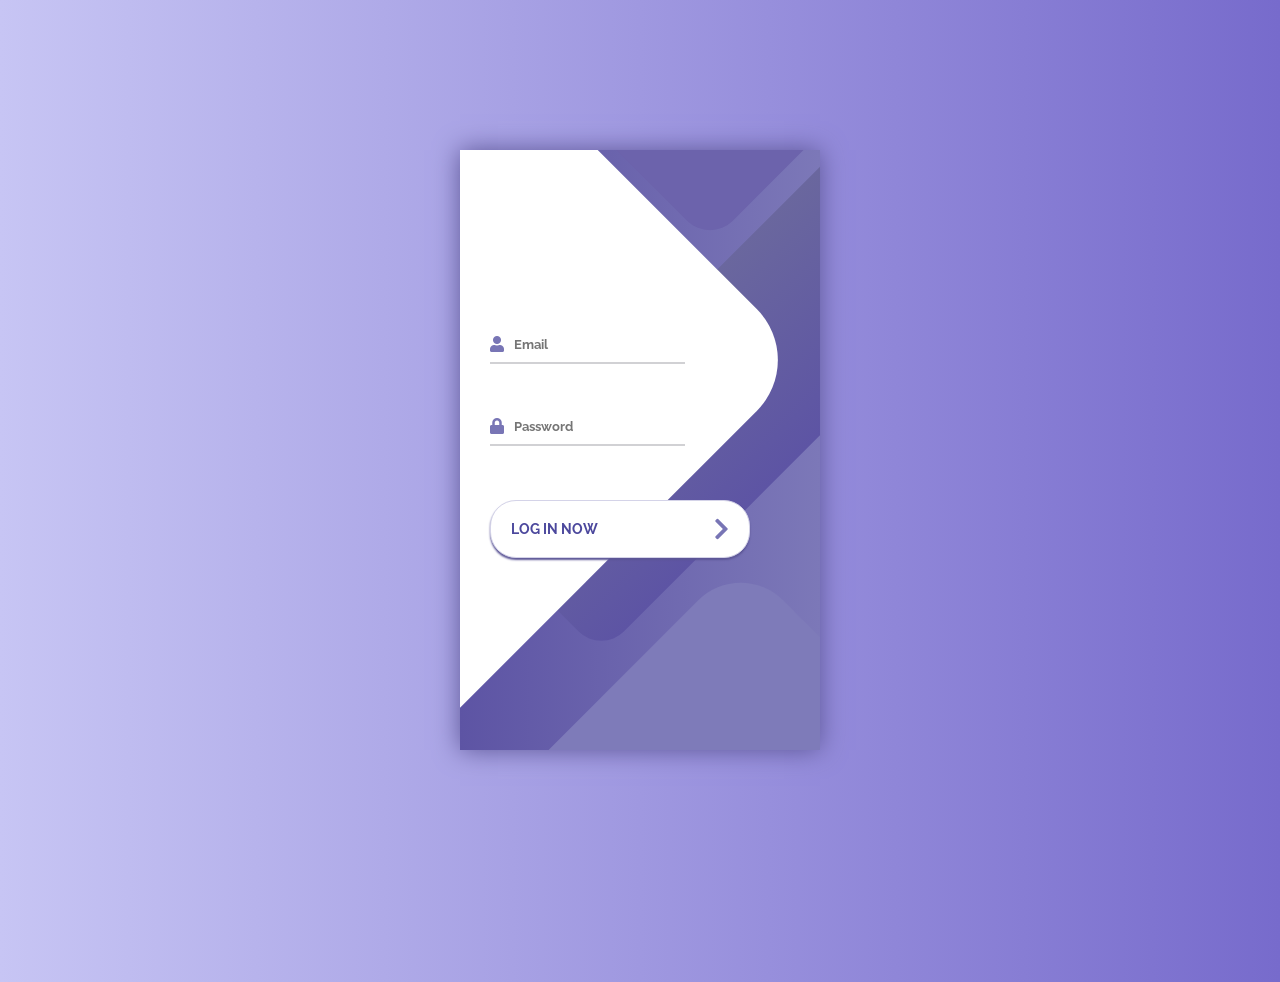
==== commit fb06e007: "Login Form" ====
--- a/index.html
+++ b/index.html
@@ -1,700 +1,50 @@
+
 <!DOCTYPE html>
-<html lang="en">
+<html lang="en" >
 <head>
-    <meta charset="UTF-8">
-    <meta http-equiv="X-UA-Compatible" content="IE=edge">
-    <meta name="viewport" content="width=device-width, initial-scale=1.0">
-    <title>VIP Luxury Sedona!</title>
-    <!-- Custom Style Link -->
-    <link rel="stylesheet" href="css/style.css">
-    <!-- Bootstrap File Link -->
-    <link rel="stylesheet" href="css/bootstrap.css">
-    <!-- Font-awesome Icons Link -->
-    <link rel="stylesheet" href="css/font-awesome.css">
+  <meta charset="UTF-8">
+  <title>LogIn</title>
+  <link rel="stylesheet" href="css/font-awesome.css">
+  <link rel="stylesheet" href="css/login.css">
+
 </head>
 <body>
-
-    <div class="main">
-    
-    <!-- Navigation Bar Starts -->
-
-    <nav class="navbar navbar-light fixed-top p-3 shadow">
-        <div class="container">
-          <a class="navbar-brand text-danger fw-bold" href="#">Luxury Vacation Rental</a>
-          <div class="dropdown">
-            <button class="btn btn-danger" type="button" id="dropdownMenuButton1" data-bs-toggle="dropdown" aria-expanded="false">
-              <i class="fas fa-bars"></i>
-            </button>
-            <ul class="dropdown-menu dropdown-menu-end shadow-lg" aria-labelledby="dropdownMenuButton1">
-              <li class="p-1"><a class="dropdown-item" href="#home">Home</a></li>
-              <li class="p-1"><a class="dropdown-item" href="#location">Location</a></li>
-              <li class="p-1"><a class="dropdown-item" href="#kbyg">Know Before You Go</a></li>
-              <li class="p-1"><a class="dropdown-item" href="#stay">During Your Stay</a></li>
-              <li class="p-1"><a class="dropdown-item" href="#ee">Experience Enhancements</a></li>
-              <li class="p-1"><a class="dropdown-item" href="#checking">Checking Out</a></li>
-              <li class="p-1"><a class="dropdown-item" href="#contact">Contact Us</a></li>
-            </ul>
-          </div>
-        </div>
-    </nav>
-
-    <!-- Navigation Bar Ends -->
-
-    <!-- Hero Section Starts -->
-
-    <section class="hero" id="home">
-        <div class="container-lg">
-            <div class="row min-vh-100 align-content-center align-items-center">
-                <div class="col-md-12 text-center">
-                    <h2 class="text-white fs-1 mb-4">Welcome to vip luxury Sedona!</h2>
-                    <p class="text-light fs-5 m-0">Congratulations on your upcoming vacation!</p>
-                    <p class="text-light fs-5">We look forward to your arrival</p>
-                </div>
-            </div>
-        </div>
-    </section>
-
-    <!-- Hero Section Ends -->
-
-    <!-- Location Section Starts -->
-
-    <section class="location py-5" id="location">
-        <div class="container-lg py-4">
-            <div class="row">
-                <div class="col-lg-12 text-center">
-                    <h3 class="text-danger fs-1 fw-bold">Location</h3>
-                </div>
-            </div>
-            <div class="row mt-5">
-                <div class="col-lg-6 col-sm-12">
-                    <div class="img-box">
-                        <img class="img-fluid img-thumbnail" src="img/location.png" alt="">
-                    </div>
-                </div>
-                <div class="col-lg-6 col-sm-12 m-auto">
-                    <div class="text-box ms-3">
-                        <h3 class="text-secondary my-4">VIP Luxury Sedona is located at :</h3>
-                        <h3 class="fw-bold">150 E. Wing Drive,</h3>
-                        <h3 class="fw-bold mb-4">Sedona, Arizona 86336.</h3>
-                        <p class="text-muted">(89A to Lower Red Rock Loop Rd, near
-                            Red Rock State Park, in the Cup of Gold Estates)</p>
-                        <span class="text-danger"><a class="text-decoration-none text-danger fw-bold" href="https://goo.gl/maps/CtHTEexpg2wNr4m67" target="_blank">Click Here</a> To Open Location In Map</span>
-                    </div>
-                </div>
-            </div>
-            <div class="row mt-5">
-                <div class="col-lg-12">
-                    <iframe src="https://www.google.com/maps/embed?pb=!1m18!1m12!1m3!1d3275.6442199551693!2d-111.8456793849416!3d34.814891780405375!2m3!1f0!2f0!3f0!3m2!1i1024!2i768!4f13.1!3m3!1m2!1s0x872da76f47777331%3A0x5580872f17481bfd!2s150%20E%20Wing%20Dr%2C%20Sedona%2C%20AZ%2086336%2C%20USA!5e0!3m2!1sen!2sin!4v1663250783832!5m2!1sen!2sin" width="100%" height="450" style="border:0;" allowfullscreen="" loading="lazy" referrerpolicy="no-referrer-when-downgrade"></iframe>
-                </div>
-            </div>
-        </div>
-    </section>
-
-    <!-- Location Section Ends -->
-
-    <!-- Know Before you Go Starts -->
-
-    <section class="kbyg py-5" id="kbyg">
-        <div class="container-lg py-4">
-            <div class="row align-content-center align-items-center">
-                <div class="col-lg-12 text-center">
-                    <h1>Know Before You Go</h1>
-                    <p> <a class="text-danger text-decoration-none text-danger" href="https://www.dropbox.com/s/89t0ydhxymrmfue/VIP%20SEDONA%20WELCOME%20BOOK%20pdf.pdf?dl=0" >Download </a> our Guest Welcome Book</p>
-                </div>
-            </div>
-        </div>
-    </section>
-
-    <!-- Know Before You Go Ends -->
-
-    <!-- Important Guest Information Starts -->
-
-    <section class="information py-5 bg-light">
-        <div class="container-lg py-4">
-            <div class="row">
-                <div class="col-lg-6">
-                    <div class="guest-info">
-                        <h2>Imprtant Guest Information</h2>
-                        <div class="mt-5">
-                            <i class="fas fa-check text-danger me-3"></i><span class="fs-4 fw-bold">Check In Time is 4:00 PM
-                            </span>
-                            <p class="text-muted fs-6">Please let us know your planned arrival time and we will do our best to accommodate you.</p>
-                        </div>
-                        <div class="mt-5">
-                            <i class="fas fa-check text-danger me-3"></i><span class="fs-4 fw-bold">Check Out Time is 11:00 AM </span>
-                            <p class="text-muted fs-6">Our cleaning crew arrives at 11 am.</p>
-                        </div>
-                        <div class="mt-5">
-                            <i class="fas fa-check text-danger me-3"></i><span class="fs-4 fw-bold">Front Door Lockbox Code: 8420</span>
-                            <p class="text-muted fs-6">Please return the two keys to the lockbox upon Check Out.</p>
-                        </div>
-                        <div class="mt-5">
-                            <i class="fas fa-check text-danger me-3"></i><span class="fs-4 fw-bold">WIFI Password: Harmony13</span>
-                            <p class="text-muted fs-6">If you use Apple products, we recommend connecting via the Apple Airport VIP Luxury Sedona for fastest internet and streaming service.</p>
-                        </div>
-                    </div>
-                </div>
-                <div class="col-lg-6">
-                    <div class="travel-info">
-                        <h2 class="mt-lg-0 mt-5">Planning Your Travel</h2>
-                        <div class="mt-5">
-                            <i class="fas fa-check text-danger me-3"></i><span class="fs-4 fw-bold">Both Phoenix (PHX) and Flagstaff (FLG) have commercial airports</span>
-                            <p class="m-0"><a class="fs-6" href="https://www.skyharbor.com">www.skyharbor.com</a></p>
-                            <p><a class="fs-6" href="https://www.ifly.com/airports/flagstaff-pulliam-airport">www.ifly.com/airports/</a></p>
-                        </div>
-                        <div class="mt-3">
-                            <p class="fs-6 m-0 text-muted">If you are flying privately or by helicopter, try Cottonwood or Sedona Airports. We recommend renting a car at the airport. Uber/Lyft is virtually nonexistent once you get to
-                                Sedona and there are very few taxis. Having your own vehicle will give you the freedom to
-                                explore Sedona. We recommend booking in advance.
-                                </p>
-                        </div>
-                        <div>
-                            <p class="fs-6 text-muted">If you prefer, there are shuttles from PHX to Sedona. <strong>Groome Transportation</strong> is one we
-                                recommend.</p>
-                        </div>
-                        <div>
-                            <p class="fs-6 m-0"><a href="https://groometransportation.com/sedona/?&sd_client_id=aab40a4a-e778-42bda31f-13de990dc0da">groometransportation.com/sedona/</a></p>
-                            <p class="fs-6 text-muted m-0">Sedona is a 2 hour drive from PHX and a 1 hour drive from FLG.</p>
-                        </div>
-                    </div>
-                </div>
-            </div>
-            <div class="row mt-4">
-                <div class="col-lg-12">
-                    <p class="fs-5 text-muted">* At VIP Luxury Sedona, we offer off-street parking and can accommodate up to 6 vehicles.</p>
-                </div>
-            </div>
-        </div>
-    </section>
-
-    <!-- Important Guest Information Ends -->
-
-    <!-- Weather And packing Starts -->
-
-    <section class="weather py-5">
-        <div class="container-lg py-4">
-            <div class="row">
-                <div class="col-lg-12 text-center">
-                    <h3 class="text-danger fs-1 fw-bold">Weather And Packing</h3>
-                </div>
-            </div>
-            <div class="row mt-5">
-                <div class="col-lg-6">
-                    <div class="img-box">
-                        <img class="img-fluid" src="img/weather.png" alt="">
-                    </div>
-                </div>
-                <div class="col-lg-6 mt-4">
-                    <div class="text-box">
-                        <p class="fs-5 text-muted">Sedona weather fluctuates. It is typically warmer during the day and cooler at night. Packing
-                            layers is essential, even in spring and summer. We suggest:</p>
-                            <ul>
-                                <li>Hiking shoes</li>
-                                <li>Flip Flops</li>
-                                <li>Running Shoes</li>
-                                <li>A swimsuit & coverup</li>
-                                <li>Hat</li>
-                                <li>Shorts and t-shirts</li>
-                                <li>Sweatshirt or Light Jacket</li>
-                                <li>Sweater/Wrap</li>
-                                <li>Sandals</li>
-                                <li>Tall rubber boots (for walking around by the creek)</li>
-                            </ul>
-                            <p class="text-muted fs-5">Sedona is very casual, although you may want to dress nicer for a few restaurants in the evening.
-                                We also recommend making restaurant reservations in advance of your stay</p>
-                    </div>
-                </div>
-            </div>
-        </div>
-    </section>
-
-    <!-- Weather And packing Ends -->
-
-    <!-- During Your Stay Starts -->
-
-    <section class="stay py-5 bg-light" id="stay">
-        <div class="container-lg py-4">
-            <div class="row">
-                <div class="col-lg-12 text-center">
-                    <h3 class="text-danger fs-1 fw-bold">During Your Stay</h3>
-                </div>
-            </div>
-            <div class="row">
-                <div class="col-lg-12">
-                    <p class="text-muted fs-5 text-center">* Please turn on “ <strong>Wifi calling</strong> ” to make and receive calls while on property.</p>
-                </div>
-            </div>
-            <div class="row mt-5">
-                <div class="col-lg-7">
-                    <div class="text-box mt-4">
-                        <p class="text-muted fs-5"><strong>To turn on the spa,</strong> go down the stairs out the back
-                            door and turn right. The buttons for the spa are
-                            located on the back corner of the house. About 30
-                            minutes before you are ready to soak, please only
-                            touch the <strong>SPA</strong> button once and and a red light will
-                            illuminate to indicate that the spa is heating up.</p>
-                            <p class="text-muted fs-5">Please try not to touch the jets in the hot tub. They are
-                                sensitive and go off balance, and stop working. Thank
-                                you so much.</p>
-                            <p class="text-muted fs-5">When you are finished using the spa, please press the SPA button only once and the red light will turn off.</p>
-                    </div>
-                </div>
-                <div class="col-lg-5">
-                    <div class="img-box">
-                        <img class="img-fluid" src="img/homebg.png" alt="">
-                    </div>
-                </div>
-            </div>
-            <div class="row mt-5">
-                <div class="col-lg-5">
-                    <div class="img-box">
-                        <img class="img-fluid" src="img/pool.png" alt="">
-                    </div>
-                </div>
-                <div class="col-lg-7">
-                    <div class="text-box mt-5">
-                        <p class="text-muted fs-5">We keep the <strong>pool</strong> clean with a mechanical pool
-                            vacuum connected to a hose in the pool. If you do
-                            remove it while swimming, we ask that you return it to
-                            the pool when you are finished.
-                            </p>
-                        <p class="text-muted fs-5 fw-bold">Note: Vortex Pools comes once every week to clean the pool.</p>
-                        <p class="text-muted fs-5">If you are curious about the cloth devices held down by
-                            a rock on either side of the pool, we have found this to
-                            be incredibly useful in saving small animals and insects
-                            that fall into the pool.</p>
-                        <p class="fs-5 text-muted">PLEASE ALWAYS WEAR SHOES, FLIP FLOPS OR SLIPPERS (especially at night) around the pool
-                            and in the house. Although we have monthly pest maintenance, the Arizona desert is notorious
-                            for scorpions. Please be careful!</p>
-                    </div>
-                </div>
-            </div>
-        </div>
-    </section>
-
-    <!-- During Your Stay Ends -->
-
-    <!-- Sedona Recommendations Starts -->
-
-    <section class="recommendations py-5">
-        <div class="container-lg py-4">
-            <div class="row">
-                <div class="col-lg-12 text-center">
-                    <h3 class="text-danger fs-1 fw-bold">Sedona Recommendations</h3>
-                </div>
-            </div>
-            <div class="row mt-5">
-                <div class="col-lg-4">
-                    <div class="img-box">
-                        <img class="img-fluid img-thumbnail" src="img/r1.png" alt="">
-                    </div>
-                </div>
-                <div class="col-lg-8 mt-5">
-                    <div class="text-box">
-                        <div class="mb-4">
-                            <p class="fs-5 text-muted m-0"><strong>Tlaquepaque</strong> - Outdoor shopping, restaurants, art galleries, and live music in the heart of Sedona.</p>
-                            <a class="text-decoration-none text-danger" href="www.tlaq.com">www.tlaq.com</a>
-                        </div>
-                        <div>
-                            <p class="fs-5 text-muted m-0"><strong>Uptown Sedona</strong> -  Outdoor entertainment, restaurants, and shopping.</p>
-                            <a class="text-decoration-none text-danger" href="https://visitsedona.com/sedona-secret-7/art-culture/uptown-sedona/">www.visitsedona.com</a>
-                        </div>
-                    </div>
-                </div>
-            </div>
-            <div class="row mt-5">
-                <div class="col-lg-7 m-auto">
-                    <div class="text-box">
-                        <div class="mb-5">
-                            <p class="fs-5 text-muted m-0"><strong>Amitabha Stupa and Peace Park,</strong> Sedona.</p>
-                            <a class="text-decoration-none text-danger" href="https://www.yelp.com/biz/amitabha-stupa-and-peace-parksedona">www.yelp.com</a>
-                        </div>
-                        <div class="mb-5">
-                            <p class="fs-5 text-muted m-0"><strong>Chapel of the Holy Cross,</strong> Sedona.</p>
-                            <a class="text-decoration-none text-danger" href="www.chapeloftheholycross.com">www.chapeloftheholycross.com</a>
-                        </div>
-                        <div>
-                            <p class="fs-5 text-muted m-0"><strong>Oak Creek Canyon Scenic Drive,</strong> Sedona to Flagstaff</p>
-                            <a class="text-decoration-none text-danger" href="https://www.dreamsedona.com/oak-creek-loop.html">www.dreamsedona.com</a>
-                        </div>
-                    </div>
-                </div>
-                <div class="col-lg-5">
-                    <div class="img-box">
-                        <img class="img-fluid img-thumbnail mb-5" src="img/r2.png" alt="">
-                    </div>
-                </div>
-            </div>
-            <div class="row">
-                <div class="col-lg-5">
-                    <div class="img-box">
-                        <img class="img-fluid img-thumbnail" src="img/r3.png" alt="">
-                    </div>
-                </div>
-                <div class="col-lg-7 m-auto">
-                    <div class="text-box">
-                        <p class="fs-5 text-muted">Interested in taking a hot air balloon ride over Sedona?
-                           <strong> Red Rock Balloon Adventures</strong> offers our guest a 10% discount!</p>
-                        <a class="text-danger text-decoration-none" href="https://redrockballoons.com">https://redrockballoons.com</a>
-                    </div>
-                </div>
-            </div>
-        </div>
-    </section>
-
-    <!-- Sedona Recommendations Ends -->
-
-    <!-- Restaurents Starts -->
-
-    <section class="resto py-5 bg-light">
-        <div class="container-lg py-4">
-            <div class="row">
-                <div class="col-lg-12 text-center">
-                    <h3 class="text-danger fs-1 fw-bold">Restaurents</h3>
-                </div>
-            </div>
-            <div class="row mt-5">
-                <div class="col-lg-5">
-                    <div class="img-box">
-                        <img class="img-fluid img-thumbnail" src="img/resto1.png" alt="">
-                    </div>
-                </div>
-                <div class="col-lg-7">
-                    <div class="text-box">
-                        <div class="mb-5">
-                            <p class="fs-5 text-muted m-0"><i class="fas fa-check text-danger me-3"></i>
-                            <strong>Moscato Italian Restaurant,</strong> Camp Verde</p>
-                            <a class="text-danger text-decoration-none ms-0 ms-lg-5" href="www.moscatoaz.com">www.moscatoaz.com</a>
-                        </div>
-                        <div class="mb-5">
-                            <p class="fs-5 text-muted m-0"><i class="fas fa-check text-danger me-3"></i>
-                            <strong>Up the Creek,</strong> Page Springs</p>
-                            <a class="text-danger text-decoration-none ms-0 ms-lg-5" href="www.upthecreekaz.com">www.upthecreekaz.com</a>
-                        </div>
-                        <div class="mb-5">
-                            <p class="fs-5 text-muted m-0"><i class="fas fa-check text-danger me-3"></i>
-                            <strong>Elote Mexican,</strong>  Sedona</p>
-                            <a class="text-danger text-decoration-none ms-0 ms-lg-5" href="www.elotecafe.com">www.elotecafe.com</a>
-                        </div>
-                        <div class="mb-5">
-                            <p class="fs-5 text-muted m-0"><i class="fas fa-check text-danger me-3"></i>
-                            <strong>Che ah Chi, Enchantment Resort,</strong>  Sedona</p>
-                            <a class="text-danger text-decoration-none ms-0 ms-lg-5" href="https://www.enchantmentresort.com/sedona-restaurant/che-ahchi/">www.enchantmentresort.com</a>
-                        </div>
-                    </div>
-                </div>
-            </div>
-            <div class="row mt-5">
-                <div class="col-lg-7">
-                    <div class="text-box">
-                        <div class="mb-5">
-                            <p class="fs-5 text-muted m-0"><i class="fas fa-check text-danger me-3"></i>
-                            <strong>Cress on Oak Creek,</strong> L’Auberge Resort, Sedona.</p>
-                            <a class="text-danger text-decoration-none ms-0 ms-lg-5" href="https://www.lauberge.com/dining/cress-on-oak-creek/">www.lauberge.com</a>
-                        </div>
-                        <div class="mb-5">
-                            <p class="fs-5 text-muted m-0"><i class="fas fa-check text-danger me-3"></i>
-                            <strong>The Hudson,</strong> Sedona.</p>
-                            <a class="text-danger text-decoration-none ms-0 ms-lg-5" href="https://thehudsonsedona.com">https://thehudsonsedona.com</a>
-                        </div>
-                        <div class="mb-5">
-                            <p class="fs-5 text-muted m-0"><i class="fas fa-check text-danger me-3"></i>
-                            <strong>Shorebird,</strong> Sedona.</p>
-                            <a class="text-danger text-decoration-none ms-0 ms-lg-5" href="https://shorebirdca.com/locations/sedona/">https://shorebirdca.com</a>
-                        </div>
-                        <div class="mb-5">
-                            <p class="fs-5 text-muted m-0"><i class="fas fa-check text-danger me-3"></i>
-                            <strong>The Vault,</strong> Sedona.</p>
-                            <a class="text-danger text-decoration-none ms-0 ms-lg-5" href="https://www.thevaultuptown.com">https://www.thevaultuptown.com</a>
-                        </div>
-                        <div class="mb-5">
-                            <p class="fs-5 text-muted m-0"><i class="fas fa-check text-danger me-3"></i>
-                            <strong>Mariposa Latin Inspired Grill,</strong> Sedona.</p>
-                            <a class="text-danger text-decoration-none ms-0 ms-lg-5" href="https://www.mariposasedona.com">https://www.mariposasedona.com</a>
-                        </div>
-                    </div>
-                </div>
-                <div class="col-lg-5">
-                    <div class="img-box">
-                        <img class="img-fluid img-thumbnail" src="img/resto2.png" alt="">
-                    </div>
-                </div>
-            </div>
-        </div>
-    </section>
-
-    <!-- Restaurents Ends -->
-
-
-    <!-- Hiking Starts -->
-
-    <section class="hiking py-5">
-        <div class="container-lg py-4">
-            <div class="row">
-                <div class="col-lg-12 text-center">
-                    <h3 class="text-danger fs-1 fw-bold">Hiking</h3>
-                </div>
-            </div>
-            <div class="row">
-                <div class="col-lg-12">
-                    <p class="text-muted fs-5 text-center">In addition to the hikes mentioned in our <strong><a class="text-decoration-none" href="#">Welcome Book</a></strong> , here are a few of our favorite Sedona hikes:</p>
-                </div>
-            </div>
-            <div class="row mt-5">
-                <div class="col-lg-6">
-                    <div class="img-box">
-                        <img class="img-fluid img-thumbnail" src="img/hiking1.png" alt="">
-                    </div>
-                </div>
-                <div class="col-lg-6">
-                    <div class="text-box mt-4 mt-lg-0">
-                        <div class="mb-5">
-                            <p class="text-muted fs-5 m-0">
-                                <strong>Boynton Canyon </strong> (Vortex site)
-                            </p>
-                            <a class="text-danger text-decoration-none ms-0 ms-lg-5" href="https://hikeamazing.com/boynton-canyon/">https://hikeamazing.com/</a>
-                        </div>
-                        <div class="mb-5">
-                            <p class="text-muted fs-5 m-0">
-                                <strong>West Fork</strong> (Arrive early to avoid crowds)
-                            </p>
-                            <a class="text-danger text-decoration-none ms-0 ms-lg-5" href="https://nightborntravel.com/west-fork-sedona/">https://nightborntravel.com/</a>
-                        </div>
-                        <div class="mb-5">
-                            <p class="text-muted fs-5 m-0">
-                                <strong>Cathedral Rock</strong> (Vortex site)
-                            </p>
-                            <a class="text-danger text-decoration-none ms-0 ms-lg-5" href="https://www.earthtrekkers.com/how-to-hike-cathedralrock-trail-sedona/">https://www.earthtrekkers.com/</a>
-                        </div>
-                        <div class="mb-5">
-                            <p class="text-muted fs-5 m-0">
-                                <strong>Devil’s Bridge</strong> (Bring your camera)
-                            </p>
-                            <a class="text-danger text-decoration-none ms-0 ms-lg-5" href="https://www.earthtrekkers.com/hike-devils-bridgesedona-arizona/">https://www.earthtrekkers.com/</a>
-                        </div>
-                    </div>
-                </div>
-            </div>
-            <div class="row mt-5">
-                <div class="col-lg-6">
-                    <div class="text-box">
-                        <div class="mb-5">
-                            <p class="text-muted fs-5 m-0">
-                                <strong>Airport Loop </strong>(Sunrise/Sunset, Vortex site)
-                            </p>
-                            <a class="text-danger text-decoration-none ms-0 ms-lg-5" href="https://www.top-ten-travel-list.com/blog/travel/hiking-hotspot-sedonas-breathtaking-airport-mesaloop-trail/">https://www.top-ten-travel-list.com/</a>
-                        </div>
-                        <div class="mb-5">
-                            <p class="text-muted fs-5 m-0">
-                                <strong>Bell Rock </strong>(Vortex site)
-                            </p>
-                            <a class="text-danger text-decoration-none ms-0 ms-lg-5" href="https://www.earthtrekkers.com/bell-rockcourthouse-butte-loop-trail-hike/">https://www.earthtrekkers.com/</a>
-                        </div>
-                    </div>
-                </div>
-                <div class="col-lg-6">
-                    <div class="img-box">
-                        <img class="img-fluid img-thumbnail" src="img/hiking2.png" alt="">
-                    </div>
-                </div>
-            </div>
-        </div>
-    </section>
-
-    <!-- Hiking Ends -->
-
-
-    <!-- Experience Enhancements Starts -->
-
-    <section class="enhancements py-5 bg-light" id="ee">
-        <div class="container-lg py-4">
-            <div class="row">
-                <div class="col-lg-12 text-center">
-                    <h3 class="text-danger fs-1 fw-bold">Experience Enhancements</h3>
-                </div>
-            </div>
-            <div class="row mt-3">
-                <div class="col-lg-12">
-                    <p class="text-muted fs-5 text-center m-0">At VIP Luxury Sedona, we have gone to great lengths to anticipate your every need.</p>
-                    <p class="text-muted fs-5 text-center">Some of our guests prefer space, privacy, and being left alone throughout their stay. We are more than happy to accommodate. Other guests prefer more specialized treatment and choose to indulge in our EXPERIENCE ENHANCEMENTS</p>
-                </div>
-            </div>
-            <div class="row mt-5">
-                <div class="col-lg-6">
-                    <img class="img-fluid img-thumbnail" src="img/ee1.png" alt="">
-                </div>
-                <div class="col-lg-6 m-auto">
-                    <div class="text-box">
-                        <div class="mb-4">
-                            <p class="text-muted fs-4"><strong>Guided Tour of Oak Creek</strong>($50 for intro, $75/hr)</p>
-                            <p class="text-muted fs-4">For only $50, John will introduce you to the best entry and exit points on magical Oak Creek located just behind the house. John will share details on the history of the community, lot lines, and public areas available for guests.</p>
-                            <p class="text-muted fs-4">If you would like a more detailed, guided tour along Oak Creek, the cost is $75/hour.</p>
-                        </div>
-                    </div>
-                </div>
-            </div>
-            <div class="row mt-5">
-                <div class="col-lg-6 m-auto">
-                    <div class="text-box">
-                        <div class="mb-4">
-                            <p class="text-muted fs-4"><strong>Guided Meditation</strong>($75)</p>
-                            <p class="text-muted fs-4">Have you been looking to deepen your
-                                meditation practice? Perhaps you are new to
-                                meditation or simply want a taste of the Sedona
-                                experience. Led by longtime meditators (John &
-                                Rainey), enjoy a 45-minute guided meditation to
-                                relax your mind, soothe your soul, and enhance
-                                your Sedona experience.</p>
-                        </div>
-                    </div>
-                </div>
-                <div class="col-lg-6">
-                    <img class="img-fluid img-thumbnail" src="img/ee2.png" alt="">
-                </div>
-            </div>
-            <div class="row mt-5">
-                <div class="col-lg-6">
-                    <img class="img-fluid img-thumbnail" src="img/ee3.png" alt="">
-                </div>
-                <div class="col-lg-6 m-auto">
-                    <div class="text-box">
-                        <div class="mb-4">
-                            <p class="text-muted fs-4"><strong>Guided Hike</strong>($75/hr)</p>
-                            <p class="text-muted fs-4">Rainey will take you on a one-hour guided hike from the front door of VIP Luxury
-                                Sedona to beautiful Cathedral Rock vistas. If
-                                you would like to explore the national forest
-                                behind the house, John is available at your
-                                convenience for a cost of $75/hour.</p>
-                        </div>
-                    </div>
-                </div>
-            </div>
-            <div class="row mt-5">
-                <div class="col-lg-6 m-auto">
-                    <div class="text-box">
-                        <div class="mb-4">
-                            <p class="text-muted fs-4"><strong>Poolside Yoga</strong>($25/per person, $100 min)</p>
-                            <p class="text-muted fs-4">Interested in taking a yoga class without having to
-                                leave the property? Led by 500 hr certified yoga
-                                instructor (Rainey) and personalized for your
-                                experience level. For one hour, soak in the magical
-                                energy of Sedona while moving through a gentle,
-                                Vinyasa flow, poolside.</p>
-                        </div>
-                    </div>
-                </div>
-                <div class="col-lg-6">
-                    <img class="img-fluid img-thumbnail" src="img/ee4.png" alt="">
-                </div>
-            </div>
-            <div class="row mt-5">
-                <div class="col-lg-6">
-                    <img class="img-fluid img-thumbnail" src="img/ee5.png" alt="">
-                </div>
-                <div class="col-lg-6 m-auto">
-                    <div class="text-box">
-                        <div class="mb-4">
-                            <h1 class="text-danger text-center mb-5 fs-2">COMING SOON!!</h1>
-                            <p class="text-muted fs-4"><strong>Use of Our New ATV</strong>($300/Half Day or
-                                $499/Full Day)**
-                                </p>
-                            <p class="text-muted fs-4">**Price includes all fees. Can Am Maverick X3 four seater off road vehicle. Trails nearby</p>
-                        </div>
-                    </div>
-                </div>
-            </div>
-        </div>
-    </section>
-
-    <!-- Experience Enhancements Ends -->
-
-
-    <!-- Checking Out Starts -->
-
-    <section class="checking-out py-5" id="checking">
-        <div class="container-lg py-4">
-            <div class="row">
-                <div class="col-lg-12 text-center">
-                    <h3 class="text-danger fs-1 fw-bold">Reminders Upon Check Out</h3>
-                </div>
-            </div>
-            <div class="row mt-5">
-                <div class="col-lg-12">
-                    <p class="text-muted fs-3">We love our guests and and are sad to see them go. We hope you will come back and visit us
-                        again soon!
-                        </p>
-                    <p class="text-muted fs-3">Check out time is 11 am. Could you kindly text us upon your departure so we can notify
-                        housekeeping?</p>
-                    <p class="text-muted fs-3"><img width="30" src="img/star.png" alt=""><img width="30" src="img/star.png" alt=""><img width="30" src="img/star.png" alt=""><img width="30" src="img/star.png" alt=""><img width="30" src="img/star.png" alt=""> We will leave you a 5-star review on Airbnb and would appreciate the same!</p>
-                    <p class="text-muted fs-3">Please remember to take all belongings such as computers, phone chargers, and personal items.
-                        Kindly lock the doors and leave the two keys in the lockbox.</p>
-                    <p class="text-muted text-center fs-4 mt-5 mb-0"><strong>It has been such a pleasure having you as our guests!</strong></p>
-                    <p class="text-muted text-center fs-4"><strong>We hope you will come back again soon and visit!</strong></p>
-                </div>
-                    <div class="col-lg-12">
-                        <img class="img-fluid img-thumbnail" src="img/audi.png" alt="">
-                    </div>
-            </div>
-        </div>
-    </section>
-
-    <!-- Checking Out Ends -->
-
-
-    <!-- Our Host Starts -->
-
-    <section class="host py-5 bg-light" id="contact">
-        <div class="container-lg py-4">
-            <div class="row">
-                <div class="col-lg-12 text-center">
-                    <h3 class="text-danger fs-1 fw-bold">Your Host</h3>
-                </div>
-            </div>
-            <div class="row mt-5">
-                <div class="col-lg-12 text-center">
-                    <h3 class="text-dark fs-1 fw-bold">John & Rainey</h3>
-                </div>
-            </div>
-            <div class="row mt-5">
-                <div class="col-lg-6">
-                    <div class="img-box">
-                        <img class="img-fluid img-thumbnail" src="img/host.png" alt="">
-                    </div>
-                </div>
-                <div class="col-lg-6">
-                    <p class="text-muted fs-1 ms-0 ms-lg-5 fw-bold">Contact Us</p>
-                    <div class="mt-5 ms-0 ms-lg-5">
-                        <p class="fs-3 text-muted m-0"><i class="fas fa-phone fs-2 text-danger me-3"></i>text/call</p>
-                        <p class="text-danger text-decoration-none ms-0 ms-lg-5">928.451.1959</p>
-                    </div>
-                    <div class="mt-5 ms-0 ms-lg-5">
-                        <p class="fs-3 text-muted m-0"><i class="fas fa-phone fs-2 text-danger me-3"></i>secondary</p>
-                        <p class="text-danger text-decoration-none ms-0 ms-lg-5">928.278.1511</p>
-                    </div>
-                </div>
-            </div>
-        </div>
-    </section>
-
-    <!-- Our Host Ends -->
-
-    <!-- Footer Starts -->
-
-    <footer>
-        <div class="container-lg py-3">
-            <div class="row">
-                <p class="text-center"><i class="fas fa-copyright"></i><strong class="ms-3 fw-normal">All Rights Reserved</strong> | Created By Ditin Agrawal</p>
-            </div>
-        </div>
-    </footer>
-
-    <!-- Footer Ends -->
-
-    </div>
-
-    <!-- Custom Script Link -->
-    <script src="js/script.js"></script>
-    <!-- Bootstrap script Link -->
-    <script src="js/bootstrap.js"></script>
+<!-- partial:index.partial.html -->
+<div class="container">
+	<div class="screen">
+		<div class="screen__content">
+			<form class="login" action="" onsubmit="return validate()">
+				<div class="login__field">
+					<i class="login__icon fas fa-user"></i>
+					<input type="text" id="email" class="login__input" placeholder="Email" validate>
+					<p class="emailmsg"></p>
+				</div>
+				<div class="login__field">
+					<i class="login__icon fas fa-lock"></i>
+					<input type="password" id="pass" class="login__input" placeholder="Password">
+					<p class="passmsg"></p>
+				</div>
+				<button id="login" class="button login__submit">
+					<span class="button__text">Log In Now</span>
+					<i class="button__icon fas fa-chevron-right"></i>
+				</button>				
+				<button id="continue" class="button login__submit">
+					<span class="button__text"><a href="main.php">Continue</a></span>
+					<i class="button__icon fas fa-chevron-right"></i>
+				</button>				
+			</form>
+		</div>
+		<div class="screen__background">
+			<span class="screen__background__shape screen__background__shape4"></span>
+			<span class="screen__background__shape screen__background__shape3"></span>		
+			<span class="screen__background__shape screen__background__shape2"></span>
+			<span class="screen__background__shape screen__background__shape1"></span>
+		</div>		
+	</div>
+</div>
+<!-- partial -->
+  
+<script src="js/bootstrap.js"></script>
+<script src="js/login.js"></script>
 </body>
-</html>+</html>
--- a/css/login.css
+++ b/css/login.css
@@ -0,0 +1,190 @@
+@import url('https://fonts.googleapis.com/css?family=Raleway:400,700');
+
+* {
+	box-sizing: border-box;
+	margin: 0;
+	padding: 0;	
+	font-family: Raleway, sans-serif;
+}
+
+body {
+	background: linear-gradient(90deg, #C7C5F4, #776BCC);		
+    overflow: hidden;
+}
+
+p{
+	color: #777;
+	margin-top: 4px;
+	font-weight: 600;
+	letter-spacing: 2px;
+}
+
+.container {
+	display: flex;
+	align-items: center;
+	justify-content: center;
+	min-height: 100vh;
+}
+
+.screen {		
+	background: linear-gradient(90deg, #5D54A4, #7C78B8);		
+	position: relative;	
+	height: 600px;
+	width: 360px;	
+	box-shadow: 0px 0px 24px #5C5696;
+}
+
+.screen__content {
+	z-index: 1;
+	position: relative;	
+	height: 100%;
+}
+
+.screen__background {		
+	position: absolute;
+	top: 0;
+	left: 0;
+	right: 0;
+	bottom: 0;
+	z-index: 0;
+	-webkit-clip-path: inset(0 0 0 0);
+	clip-path: inset(0 0 0 0);	
+}
+
+.screen__background__shape {
+	transform: rotate(45deg);
+	position: absolute;
+}
+
+.screen__background__shape1 {
+	height: 520px;
+	width: 520px;
+	background: #FFF;	
+	top: -50px;
+	right: 120px;	
+	border-radius: 0 72px 0 0;
+}
+
+.screen__background__shape2 {
+	height: 220px;
+	width: 220px;
+	background: #6C63AC;	
+	top: -172px;
+	right: 0;	
+	border-radius: 32px;
+}
+
+.screen__background__shape3 {
+	height: 540px;
+	width: 190px;
+	background: linear-gradient(270deg, #5D54A4, #6A679E);
+	top: -24px;
+	right: 0;	
+	border-radius: 32px;
+}
+
+.screen__background__shape4 {
+	height: 400px;
+	width: 200px;
+	background: #7E7BB9;	
+	top: 420px;
+	right: 50px;	
+	border-radius: 60px;
+}
+
+.login {
+	width: 320px;
+	padding: 30px;
+	padding-top: 156px;
+}
+
+.login__field {
+	padding: 20px 0px;	
+	position: relative;	
+}
+
+.login__icon {
+	position: absolute;
+	top: 30px;
+	color: #7875B5;
+}
+
+.login__input {
+	border: none;
+	border-bottom: 2px solid #D1D1D4;
+	background: none;
+	padding: 10px;
+	padding-left: 24px;
+	font-weight: 700;
+	width: 75%;
+	transition: .2s;
+}
+
+.login__input:active,
+.login__input:focus,
+.login__input:hover {
+	outline: none;
+	border-bottom-color: #6A679E;
+}
+
+.login__submit {
+	background: #fff;
+	font-size: 14px;
+	margin-top: 30px;
+	padding: 16px 20px;
+	border-radius: 26px;
+	border: 1px solid #D4D3E8;
+	text-transform: uppercase;
+	font-weight: 700;
+	display: flex;
+	align-items: center;
+	width: 100%;
+	color: #4C489D;
+	box-shadow: 0px 2px 2px #5C5696;
+	cursor: pointer;
+	transition: .2s;
+}
+
+.login__submit:active,
+.login__submit:focus,
+.login__submit:hover {
+	border-color: #6A679E;
+	outline: none;
+}
+
+.button__icon {
+	font-size: 24px;
+	margin-left: auto;
+	color: #7875B5;
+}
+
+.social-login {	
+	position: absolute;
+	height: 140px;
+	width: 160px;
+	text-align: center;
+	bottom: 0px;
+	right: 0px;
+	color: #fff;
+}
+
+.social-icons {
+	display: flex;
+	align-items: center;
+	justify-content: center;
+}
+
+.social-login__icon {
+	padding: 20px 10px;
+	color: #fff;
+	text-decoration: none;	
+	text-shadow: 0px 0px 8px #7875B5;
+}
+
+.social-login__icon:hover {
+	transform: scale(1.5);	
+}
+
+#continue{
+	display: none;
+}
